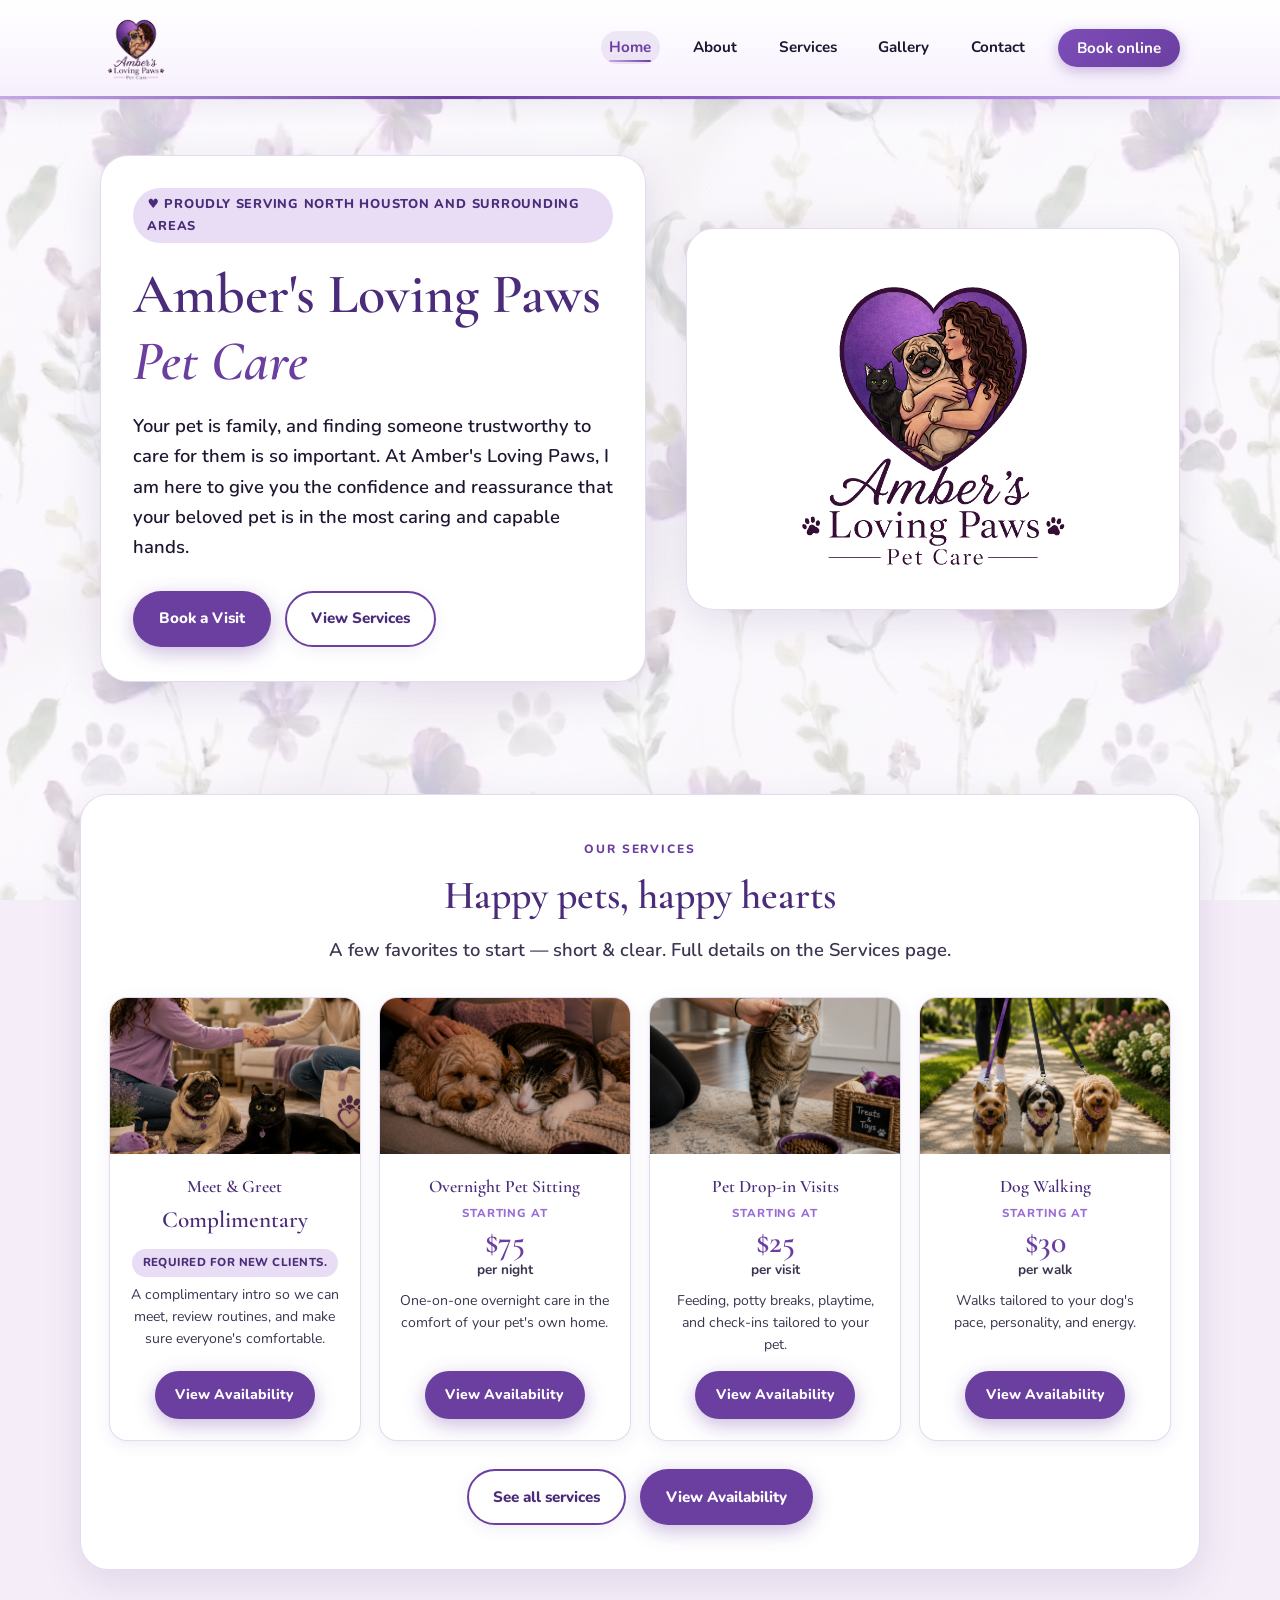
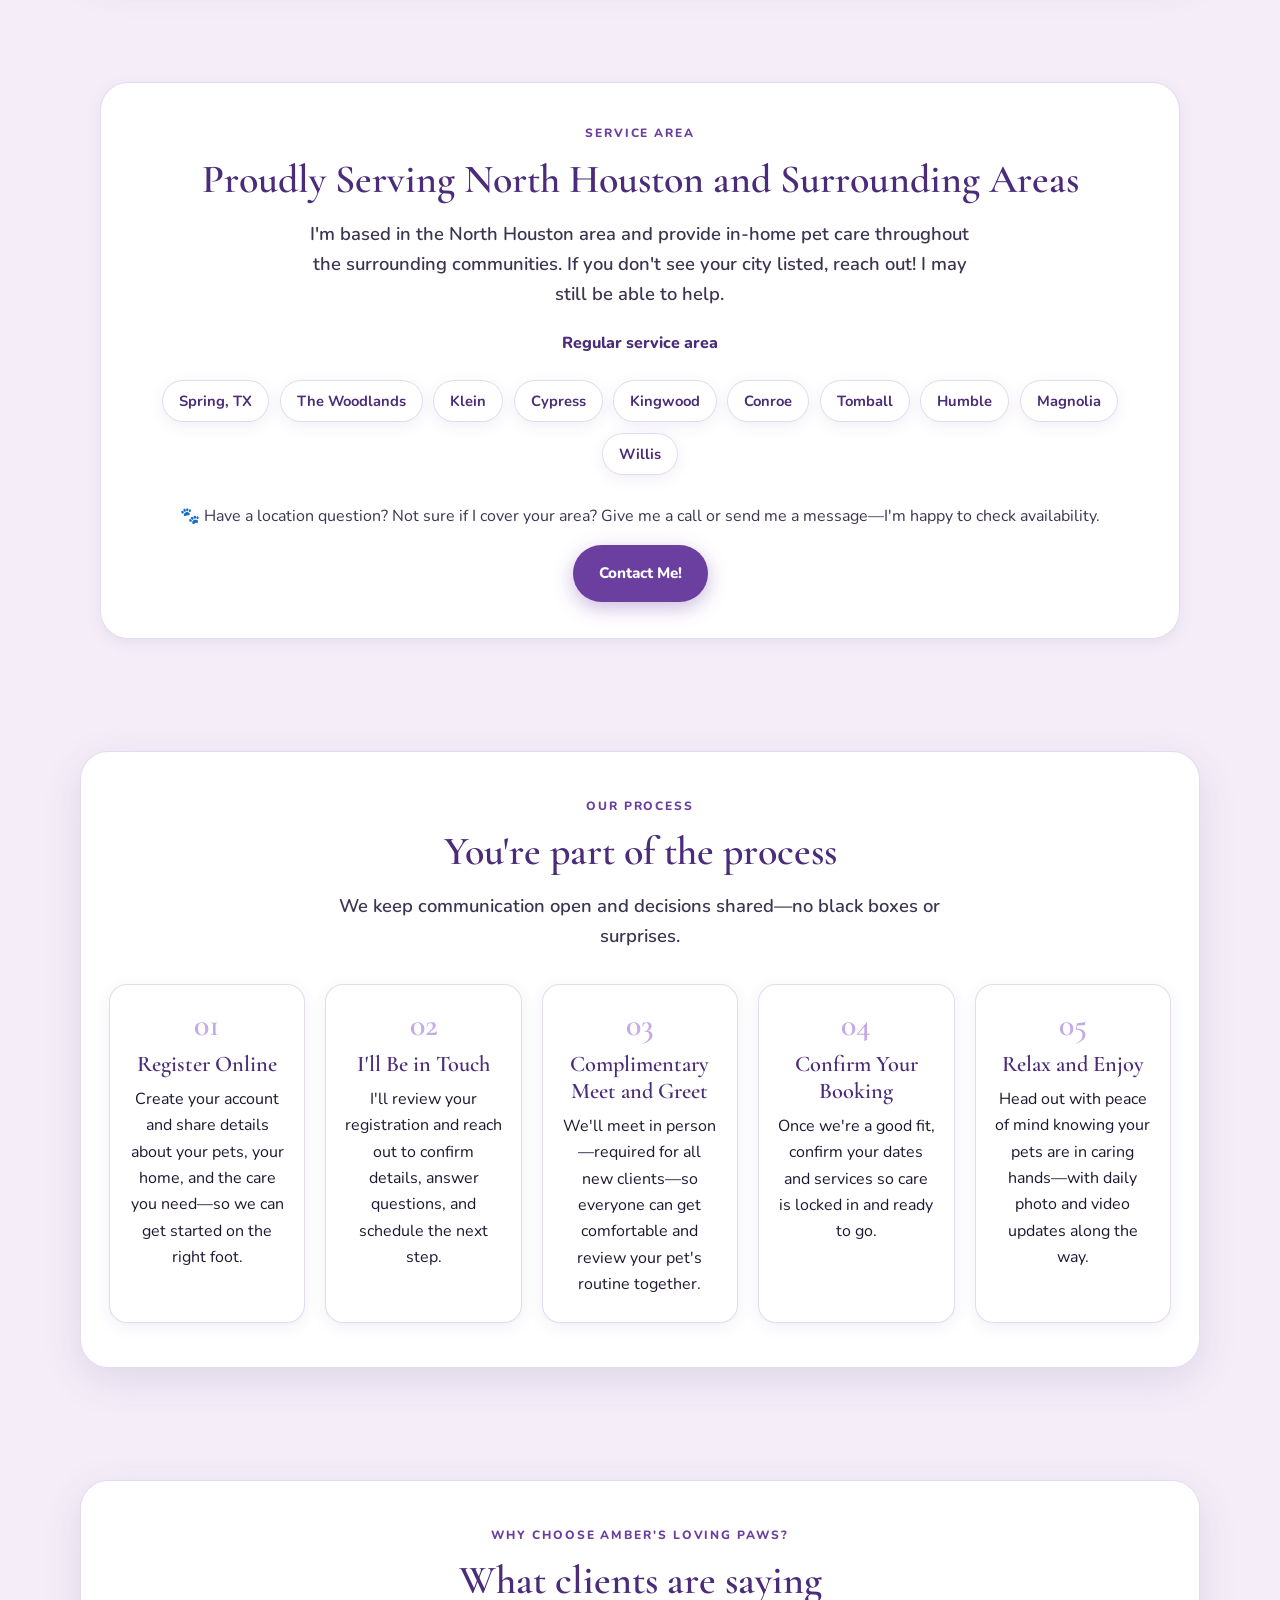
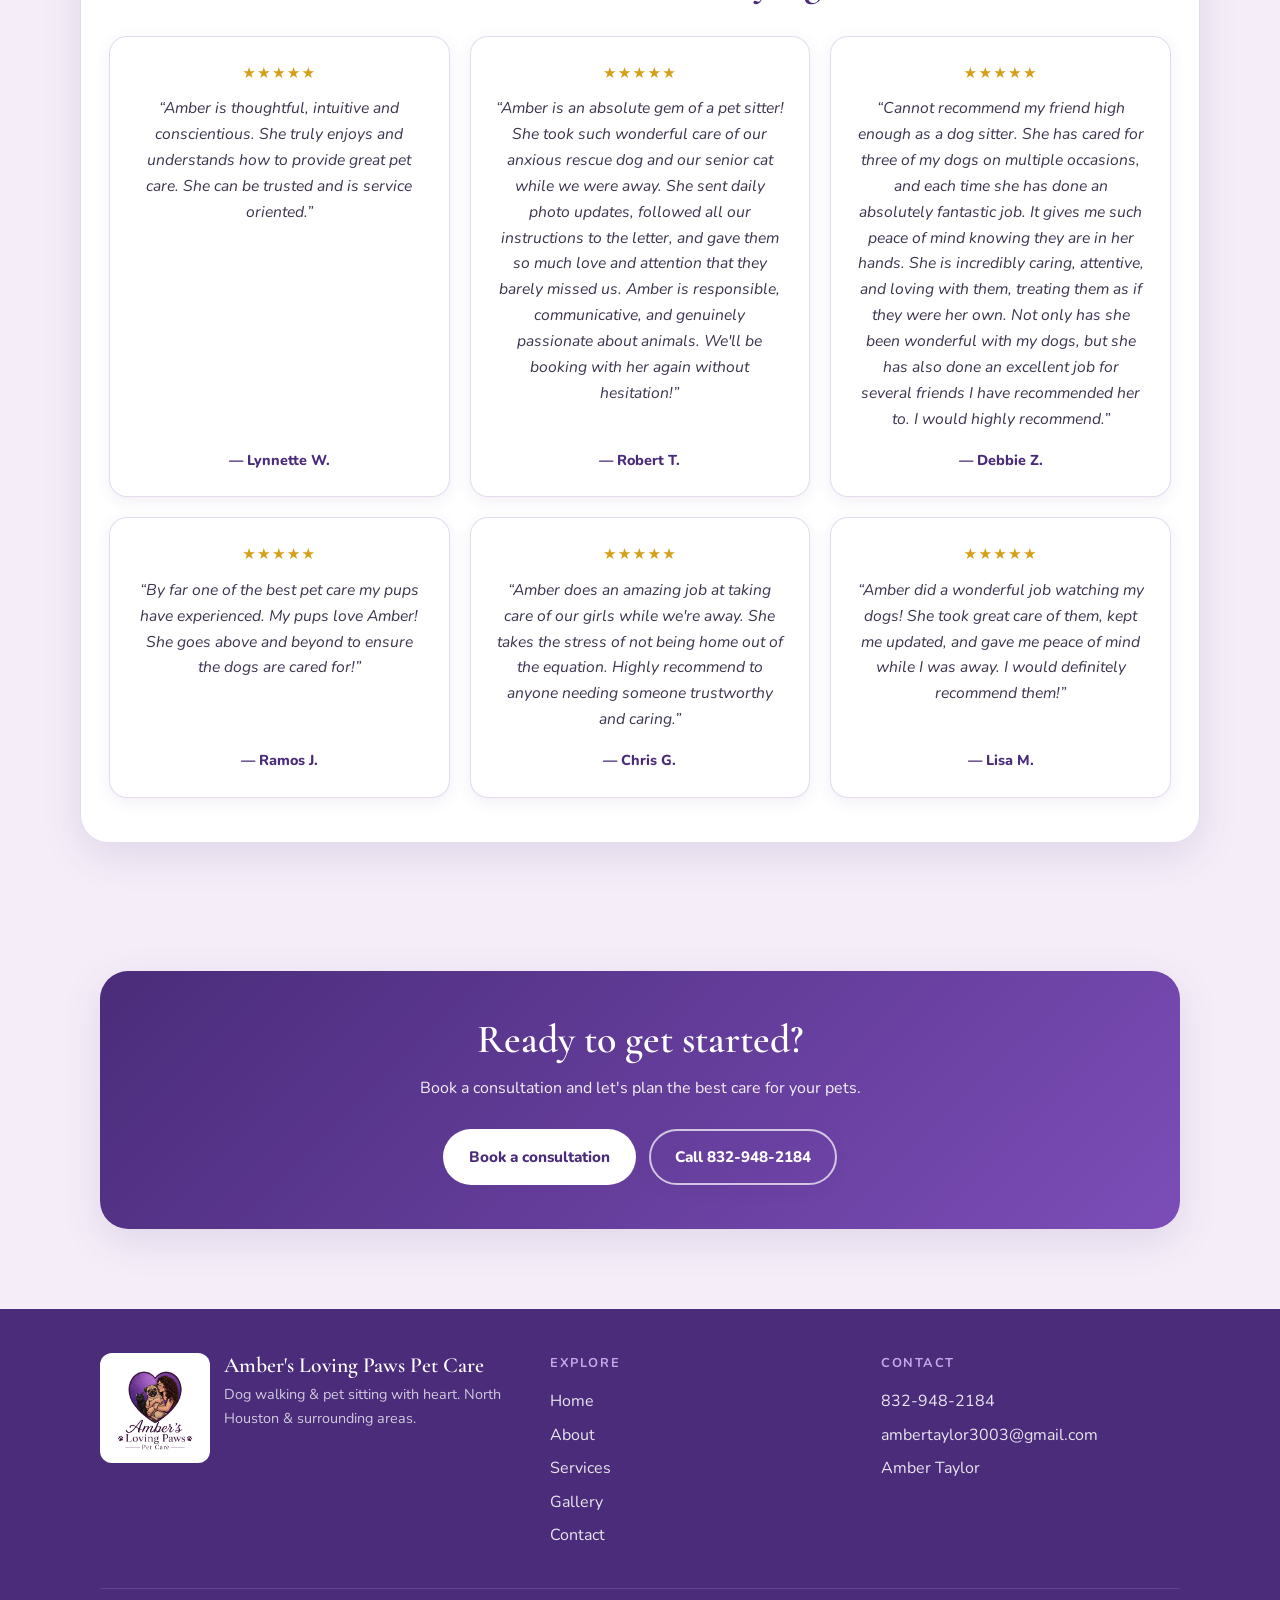
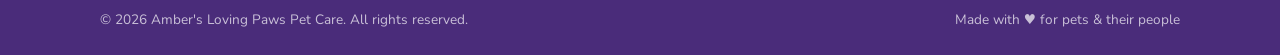
==== index.html @ 98b27b13 "move site to root" ====
<!DOCTYPE html>
<html lang="en">
  <head>
    <meta charset="UTF-8" />
    <meta name="viewport" content="width=device-width, initial-scale=1" />
    <title>Amber's Loving Paws Pet Care</title>
    <meta name="description" content="Trusted dog walking, pet sitting, and pet care in North Houston." />
    <link rel="preconnect" href="https://fonts.googleapis.com" />
    <link rel="preconnect" href="https://fonts.gstatic.com" crossorigin />
    <link href="https://fonts.googleapis.com/css2?family=Cormorant+Garamond:ital,wght@0,500;0,600;1,500&family=Nunito:wght@400;600;700;800&display=swap" rel="stylesheet" />
    <link rel="stylesheet" href="css/styles.css" />
    <link rel="icon" href="assets/logo-main.png" type="image/png" />
  </head>
  <body data-page="home">
    <div id="site-header"></div>
    <main id="page-root">
      <div class="container" style="padding:4rem 1rem;text-align:center">Loading…</div>
    </main>
    <div id="site-footer"></div>
    <script src="js/site-data.js"></script>
    <script src="js/site.js"></script>
  </body>
</html>
---- css/styles.css ----
/* Amber's Loving Paws — brand styles */
:root {
  --purple-deep: #4a2c7a;
  --purple: #6b3fa0;
  --purple-mid: #7c4db8;
  --purple-soft: #9b6dd4;
  --lilac: #c4a8e8;
  --lavender: #e8ddf5;
  --cream: #faf7fc;
  --white: #ffffff;
  --text: #1f1630;
  --text-muted: #3d3450;
  --border: rgba(107, 63, 160, 0.18);
  --shadow: 0 12px 40px rgba(74, 44, 122, 0.12);
  --shadow-sm: 0 4px 16px rgba(74, 44, 122, 0.08);
  --radius: 18px;
  --radius-lg: 28px;
  --font-display: "Cormorant Garamond", Georgia, serif;
  --font-body: "Nunito", system-ui, sans-serif;
  --max: 1120px;
  --header-h: 78px;
}

*,
*::before,
*::after {
  box-sizing: border-box;
  margin: 0;
  padding: 0;
}

html {
  scroll-behavior: smooth;
}

body {
  font-family: var(--font-body);
  color: var(--text);
  background-color: #f5eef8;
  background-image: url("../assets/floral-bg.jpg");
  background-size: cover;
  background-repeat: no-repeat;
  background-attachment: fixed;
  background-position: center center;
  line-height: 1.65;
  min-height: 100vh;
}

/* Strong white wash so purple type stays readable on floral */
body::before {
  content: "";
  position: fixed;
  inset: 0;
  background: rgba(255, 255, 255, 0.78);
  z-index: -1;
  pointer-events: none;
}

img {
  max-width: 100%;
  height: auto;
  display: block;
}

a {
  color: var(--purple);
  text-decoration: none;
  transition: color 0.2s ease;
}

a:hover {
  color: var(--purple-deep);
}

/* —— Header —— */
.site-header {
  position: sticky;
  top: 0;
  z-index: 100;
  background: linear-gradient(
    180deg,
    #ffffff 0%,
    #fbf7ff 55%,
    #f6effc 100%
  );
  border-bottom: none;
  box-shadow:
    0 1px 0 rgba(107, 63, 160, 0.08),
    0 8px 24px rgba(74, 44, 122, 0.07);
}

/* Soft purple accent line under header */
.site-header::after {
  content: "";
  display: block;
  height: 3px;
  background: linear-gradient(
    90deg,
    var(--lilac) 0%,
    var(--purple) 35%,
    var(--purple-soft) 65%,
    var(--lilac) 100%
  );
}

.header-inner {
  max-width: var(--max);
  margin: 0 auto;
  padding: 0.75rem 1.25rem;
  display: flex;
  align-items: center;
  justify-content: space-between;
  gap: 1rem;
  min-height: var(--header-h);
}

.logo-link {
  display: flex;
  align-items: center;
  gap: 0.75rem;
  color: var(--purple-deep);
  flex-shrink: 0;
}

.logo-link img,
.logo-header {
  width: auto;
  height: 72px;
  max-width: min(240px, 46vw);
  object-fit: contain;
  border-radius: 0;
  background: transparent;
  box-shadow: none;
}

.logo-text {
  display: none; /* full logo includes brand name */
}

.footer-brand img {
  width: auto !important;
  height: auto !important;
  max-width: 110px !important;
  max-height: 110px !important;
  border-radius: 12px !important;
  background: #ffffff !important;
  padding: 0.45rem !important;
  object-fit: contain;
}

.hero-card img {
  width: min(100%, 340px) !important;
  border-radius: 0 !important;
  background: transparent !important;
}

.logo-text strong {
  font-family: var(--font-display);
  font-size: 1.35rem;
  font-weight: 600;
  letter-spacing: 0.01em;
}

.logo-text span {
  font-size: 0.7rem;
  font-weight: 600;
  letter-spacing: 0.12em;
  text-transform: uppercase;
  color: var(--purple-soft);
}

.nav-toggle {
  display: none;
  background: none;
  border: 2px solid var(--purple);
  color: var(--purple);
  border-radius: 10px;
  padding: 0.4rem 0.65rem;
  font-size: 1.25rem;
  cursor: pointer;
  line-height: 1;
}

.nav-list {
  display: flex;
  align-items: center;
  gap: 0.25rem 1.5rem;
  list-style: none;
}

.nav-list a {
  font-weight: 700;
  font-size: 0.95rem;
  color: var(--text);
  padding: 0.4rem 0.55rem;
  position: relative;
  border-radius: 999px;
  transition: color 0.2s ease, background 0.2s ease;
}

.nav-list a:hover {
  color: var(--purple);
  background: rgba(107, 63, 160, 0.08);
}

.nav-list a.active {
  color: var(--purple);
  background: rgba(107, 63, 160, 0.1);
}

.nav-list a.active::after {
  content: "";
  position: absolute;
  left: 0.55rem;
  right: 0.55rem;
  bottom: 0.15rem;
  height: 2px;
  background: linear-gradient(90deg, var(--lilac), var(--purple));
  border-radius: 2px;
}

.nav-cta {
  background: linear-gradient(135deg, var(--purple-mid), var(--purple)) !important;
  color: var(--white) !important;
  padding: 0.55rem 1.2rem !important;
  border-radius: 999px;
  box-shadow: 0 4px 14px rgba(107, 63, 160, 0.35);
  transition: transform 0.15s ease, box-shadow 0.2s ease, background 0.2s ease !important;
}

.nav-cta:hover {
  background: linear-gradient(135deg, var(--purple), var(--purple-deep)) !important;
  color: var(--white) !important;
  transform: translateY(-1px);
  box-shadow: 0 6px 18px rgba(107, 63, 160, 0.4);
}

.nav-cta::after {
  display: none !important;
}

/* —— Layout —— */
main {
  overflow-x: hidden;
}

.container {
  max-width: var(--max);
  margin: 0 auto;
  padding: 0 1.25rem;
}

.section {
  padding: 4rem 0;
}

.section-tight {
  padding: 3rem 0;
}

.section-label {
  display: inline-block;
  font-size: 0.75rem;
  font-weight: 800;
  letter-spacing: 0.16em;
  text-transform: uppercase;
  color: var(--purple);
  margin-bottom: 0.65rem;
}

h1,
h2,
h3 {
  font-family: var(--font-display);
  font-weight: 600;
  line-height: 1.2;
  color: var(--purple-deep);
}

h1 {
  font-size: clamp(2.25rem, 5vw, 3.5rem);
}

h2 {
  font-size: clamp(1.85rem, 3.5vw, 2.5rem);
  margin-bottom: 1rem;
}

h3 {
  font-size: 1.4rem;
  margin-bottom: 0.5rem;
}

.lead {
  font-size: 1.15rem;
  color: var(--text-muted);
  max-width: 36em;
  font-weight: 600;
}

/* Solid white panels for any free-floating text */
.section > .container.text-center {
  background: #ffffff;
  border: 1px solid var(--border);
  border-radius: var(--radius-lg);
  padding: 2.5rem 1.75rem 2.75rem;
  box-shadow: var(--shadow);
}

.page-hero .container {
  background: #ffffff;
  border: 1px solid var(--border);
  border-radius: var(--radius-lg);
  padding: 2.25rem 1.75rem;
  box-shadow: var(--shadow);
  max-width: 820px;
}

.text-center {
  text-align: center;
}

.text-center .lead {
  margin-left: auto;
  margin-right: auto;
}

/* —— Buttons —— */
.btn {
  display: inline-flex;
  align-items: center;
  justify-content: center;
  gap: 0.45rem;
  font-family: var(--font-body);
  font-weight: 800;
  font-size: 0.95rem;
  padding: 0.85rem 1.5rem;
  border-radius: 999px;
  border: 2px solid transparent;
  cursor: pointer;
  transition: transform 0.15s ease, box-shadow 0.2s ease, background 0.2s ease;
  text-decoration: none;
}

.btn:hover {
  transform: translateY(-2px);
}

.btn-primary {
  background: var(--purple);
  color: var(--white);
  box-shadow: 0 6px 20px rgba(107, 63, 160, 0.35);
}

.btn-primary:hover {
  background: var(--purple-deep);
  color: var(--white);
}

.btn-secondary {
  background: #ffffff;
  color: var(--purple-deep);
  border-color: var(--purple);
  box-shadow: var(--shadow-sm);
}

.btn-secondary:hover {
  background: var(--lavender);
  color: var(--purple-deep);
}

.btn-row {
  display: flex;
  flex-wrap: wrap;
  gap: 0.85rem;
  margin-top: 1.75rem;
}

/* —— Hero —— */
.hero {
  padding: 3.5rem 0 4rem;
}

.hero-grid {
  display: grid;
  grid-template-columns: 1.05fr 0.95fr;
  gap: 2.5rem;
  align-items: center;
}

.hero-copy {
  background: #ffffff;
  border: 1px solid var(--border);
  border-radius: var(--radius-lg);
  padding: 2rem 2rem 2.15rem;
  box-shadow: var(--shadow);
}

.hero-badge {
  display: inline-flex;
  align-items: center;
  gap: 0.4rem;
  background: var(--lavender);
  color: var(--purple-deep);
  font-size: 0.8rem;
  font-weight: 800;
  letter-spacing: 0.06em;
  text-transform: uppercase;
  padding: 0.4rem 0.9rem;
  border-radius: 999px;
  margin-bottom: 1.1rem;
}

.hero h1 {
  margin-bottom: 1rem;
  color: var(--purple-deep);
}

.hero h1 em {
  font-style: italic;
  color: var(--purple);
}

.hero-copy .lead {
  color: var(--text);
}

.hero-card {
  background: #ffffff;
  border: 1px solid var(--border);
  border-radius: var(--radius-lg);
  padding: 1.25rem;
  box-shadow: var(--shadow);
  text-align: center;
}

.hero-card img {
  width: min(100%, 340px);
  margin: 0 auto;
  border-radius: 0;
  background: transparent;
}

.hero-card p {
  margin-top: 1rem;
  font-family: var(--font-display);
  font-size: 1.25rem;
  color: var(--purple);
  font-weight: 600;
}

/* —— Cards / grid —— */
.card-grid {
  display: grid;
  grid-template-columns: repeat(3, 1fr);
  gap: 1.5rem;
  margin-top: 2.25rem;
}

.card {
  background: #ffffff;
  border: 1px solid var(--border);
  border-radius: var(--radius);
  padding: 1.75rem 1.5rem;
  box-shadow: var(--shadow-sm);
  transition: transform 0.2s ease, box-shadow 0.2s ease;
}

.card:hover {
  transform: translateY(-4px);
  box-shadow: var(--shadow);
}

.card-icon {
  width: 52px;
  height: 52px;
  border-radius: 14px;
  background: var(--lavender);
  color: var(--purple);
  display: flex;
  align-items: center;
  justify-content: center;
  font-size: 1.5rem;
  margin-bottom: 1rem;
}

.card p {
  color: var(--text-muted);
  font-size: 0.98rem;
}

/* —— About band —— */
.split {
  display: grid;
  grid-template-columns: 1fr 1fr;
  gap: 2.5rem;
  align-items: center;
}

.split-visual {
  background: #ffffff;
  border-radius: var(--radius-lg);
  border: 1px solid var(--border);
  padding: 1.5rem;
  box-shadow: var(--shadow);
  text-align: center;
}

.split-visual img {
  max-width: 320px;
  margin: 0 auto;
}

.about-split {
  align-items: start;
}

.about-visual {
  padding: 0.75rem;
  overflow: hidden;
  position: sticky;
  top: 1.25rem;
}

.about-visual img {
  max-width: 100%;
  width: 100%;
  height: auto;
  display: block;
  border-radius: calc(var(--radius-lg) - 4px);
  object-fit: cover;
  aspect-ratio: 3 / 4;
}

.about-photo-wrap {
  display: none;
  margin: 0 0 1.25rem;
  border-radius: var(--radius-lg);
  overflow: hidden;
  border: 1px solid var(--border);
  box-shadow: var(--shadow-sm);
}

.about-photo {
  display: block;
  width: 100%;
  max-width: 420px;
  margin: 0 auto;
  height: auto;
  object-fit: cover;
  aspect-ratio: 3 / 4;
}

@media (max-width: 900px) {
  .about-visual {
    display: none;
    position: static;
  }

  .about-photo-wrap {
    display: block;
  }
}

.split-content {
  background: #ffffff;
  border: 1px solid var(--border);
  border-radius: var(--radius-lg);
  padding: 1.75rem 1.75rem 2rem;
  box-shadow: var(--shadow);
}

.split-content .lead {
  margin-bottom: 1.25rem;
  color: var(--text);
  font-weight: 600;
}

.about-story {
  margin: 0 0 1.25rem;
}

.about-story-p {
  margin: 0 0 1rem;
  color: var(--text-muted);
  line-height: 1.7;
}

.about-signoff {
  margin: 1.25rem 0 0.35rem;
  color: var(--text);
  font-weight: 600;
  line-height: 1.6;
}

.about-signature {
  margin: 0;
  font-family: var(--font-display);
  font-size: 1.35rem;
  font-style: italic;
  color: var(--purple);
}

.checklist {
  list-style: none;
  margin: 1.25rem 0 0;
}

.checklist li {
  position: relative;
  padding-left: 1.75rem;
  margin-bottom: 0.65rem;
  color: var(--text-muted);
}

.checklist li::before {
  content: "♥";
  position: absolute;
  left: 0;
  color: var(--purple);
  font-size: 0.85rem;
}

/* —— Services detail —— */
.service-list {
  display: grid;
  gap: 1.25rem;
  margin-top: 2rem;
}

.service-item {
  display: grid;
  grid-template-columns: auto 1fr auto;
  gap: 1.25rem;
  align-items: start;
  background: #ffffff;
  border: 1px solid var(--border);
  border-radius: var(--radius);
  padding: 1.5rem;
  box-shadow: var(--shadow-sm);
}

.service-item .num {
  width: 42px;
  height: 42px;
  border-radius: 50%;
  background: var(--purple);
  color: white;
  font-weight: 800;
  display: flex;
  align-items: center;
  justify-content: center;
  flex-shrink: 0;
}

.service-item p {
  color: var(--text-muted);
  margin-top: 0.25rem;
}

.service-tag {
  font-size: 0.75rem;
  font-weight: 800;
  text-transform: uppercase;
  letter-spacing: 0.08em;
  color: var(--purple);
  background: var(--lavender);
  padding: 0.35rem 0.7rem;
  border-radius: 999px;
  white-space: nowrap;
}

/* —— CTA band —— */
.cta-band {
  margin: 1rem 0 0;
  background: linear-gradient(135deg, var(--purple-deep), var(--purple-mid));
  color: white;
  border-radius: var(--radius-lg);
  padding: 2.75rem 2rem;
  text-align: center;
  box-shadow: var(--shadow);
}

.cta-band h2 {
  color: white;
  margin-bottom: 0.75rem;
}

.cta-band p {
  opacity: 0.92;
  max-width: 32em;
  margin: 0 auto 1.5rem;
}

.cta-band .btn-primary {
  background: white;
  color: var(--purple-deep);
  box-shadow: none;
}

.cta-band .btn-primary:hover {
  background: var(--lavender);
  color: var(--purple-deep);
}

.cta-band .btn-secondary {
  background: transparent;
  color: white;
  border-color: rgba(255, 255, 255, 0.7);
}

.cta-band .btn-secondary:hover {
  background: rgba(255, 255, 255, 0.12);
  color: white;
}

.cta-band .btn-row {
  justify-content: center;
}

/* —— Contact —— */
.contact-grid {
  display: grid;
  grid-template-columns: 1fr 1.1fr;
  gap: 2rem;
  margin-top: 2rem;
}

.contact-card {
  background: #ffffff;
  border: 1px solid var(--border);
  border-radius: var(--radius);
  padding: 1.75rem;
  box-shadow: var(--shadow-sm);
}

.contact-card h3 {
  margin-bottom: 1rem;
}

.contact-line {
  display: flex;
  gap: 0.85rem;
  align-items: flex-start;
  margin-bottom: 1.15rem;
}

.contact-line .icon {
  width: 40px;
  height: 40px;
  border-radius: 12px;
  background: var(--lavender);
  display: flex;
  align-items: center;
  justify-content: center;
  flex-shrink: 0;
  font-size: 1.1rem;
}

.contact-line strong {
  display: block;
  font-size: 0.8rem;
  text-transform: uppercase;
  letter-spacing: 0.08em;
  color: var(--purple);
  margin-bottom: 0.15rem;
}

.contact-line a,
.contact-line span {
  color: var(--text);
  font-weight: 600;
  word-break: break-word;
}

.contact-form label {
  display: block;
  font-weight: 700;
  font-size: 0.9rem;
  margin-bottom: 0.35rem;
  color: var(--purple-deep);
}

.contact-form .field {
  margin-bottom: 1rem;
}

.contact-form input,
.contact-form select,
.contact-form textarea {
  width: 100%;
  font-family: var(--font-body);
  font-size: 1rem;
  padding: 0.75rem 0.9rem;
  border: 1.5px solid var(--border);
  border-radius: 12px;
  background: var(--white);
  color: var(--text);
  transition: border-color 0.2s ease, box-shadow 0.2s ease;
}

.contact-form input:focus,
.contact-form select:focus,
.contact-form textarea:focus {
  outline: none;
  border-color: var(--purple);
  box-shadow: 0 0 0 3px rgba(107, 63, 160, 0.15);
}

.contact-form textarea {
  min-height: 130px;
  resize: vertical;
}

.form-note {
  font-size: 0.85rem;
  color: var(--text-muted);
  margin-top: 0.75rem;
}

.form-success {
  display: none;
  background: var(--lavender);
  border: 1px solid var(--border);
  border-radius: 12px;
  padding: 1rem;
  margin-top: 1rem;
  color: var(--purple-deep);
  font-weight: 600;
}

.form-success.show {
  display: block;
}

/* —— Page hero (inner pages) —— */
.page-hero {
  padding: 3rem 0 2rem;
  text-align: center;
}

.page-hero .lead {
  margin-top: 0.75rem;
}

/* —— Footer —— */
.site-footer {
  margin-top: 2rem;
  background: var(--purple-deep);
  color: rgba(255, 255, 255, 0.88);
  padding: 2.75rem 0 1.5rem;
}

.footer-grid {
  display: grid;
  grid-template-columns: 1.4fr 1fr 1fr;
  gap: 2rem;
  margin-bottom: 2rem;
}

.footer-brand {
  display: flex;
  gap: 0.85rem;
  align-items: flex-start;
}

.footer-brand img {
  width: auto;
  height: auto;
  max-width: 110px;
  max-height: 110px;
  border-radius: 12px;
  background: #ffffff;
  padding: 0.45rem;
  object-fit: contain;
}

.footer-brand h3 {
  color: white;
  font-size: 1.35rem;
  margin-bottom: 0.25rem;
}

.footer-brand p {
  font-size: 0.9rem;
  opacity: 0.85;
}

.site-footer h4 {
  font-family: var(--font-body);
  font-size: 0.8rem;
  text-transform: uppercase;
  letter-spacing: 0.12em;
  margin-bottom: 0.85rem;
  color: var(--lilac);
}

.site-footer ul {
  list-style: none;
}

.site-footer li {
  margin-bottom: 0.45rem;
}

.site-footer a {
  color: rgba(255, 255, 255, 0.88);
}

.site-footer a:hover {
  color: white;
}

.footer-bottom {
  border-top: 1px solid rgba(255, 255, 255, 0.15);
  padding-top: 1.25rem;
  display: flex;
  flex-wrap: wrap;
  justify-content: space-between;
  gap: 0.75rem;
  font-size: 0.85rem;
  opacity: 0.8;
}

/* —— Responsive —— */
@media (max-width: 900px) {
  .hero-grid,
  .split,
  .contact-grid,
  .footer-grid {
    grid-template-columns: 1fr;
  }

  .card-grid {
    grid-template-columns: 1fr;
  }

  .service-item {
    grid-template-columns: auto 1fr;
  }

  .service-tag {
    grid-column: 2;
  }

  .nav-toggle {
    display: block;
  }

  .nav-list {
    display: none;
    position: absolute;
    top: 100%;
    left: 0;
    right: 0;
    background: white;
    flex-direction: column;
    align-items: stretch;
    padding: 1rem 1.25rem 1.25rem;
    border-bottom: 1px solid var(--border);
    box-shadow: var(--shadow);
    gap: 0.25rem;
  }

  .nav-list.open {
    display: flex;
  }

  .nav-list a {
    padding: 0.75rem 0.5rem;
  }

  .nav-cta {
    text-align: center;
    margin-top: 0.35rem;
  }

  .site-header {
    position: sticky;
  }

  .header-inner {
    position: relative;
  }
}

@media (max-width: 520px) {
  .btn-row {
    flex-direction: column;
  }

  .btn {
    width: 100%;
  }

  .logo-text strong {
    font-size: 1.1rem;
  }
}

/* —— Pricing grid —— */
.price-grid {
  display: grid;
  grid-template-columns: repeat(auto-fill, minmax(240px, 1fr));
  gap: 1.25rem;
  margin-top: 2rem;
}

.price-grid-featured {
  grid-template-columns: repeat(4, 1fr);
  gap: 1.15rem;
}

@media (max-width: 1000px) {
  .price-grid-featured {
    grid-template-columns: repeat(2, 1fr);
  }
}

@media (max-width: 560px) {
  .price-grid-featured {
    grid-template-columns: 1fr;
  }
}

.price-card {
  background: #ffffff;
  border: 1px solid var(--border);
  border-radius: var(--radius);
  padding: 0 0 1.35rem;
  overflow: hidden;
  box-shadow: var(--shadow-sm);
  text-align: center;
  display: flex;
  flex-direction: column;
  gap: 0.45rem;
  transition: transform 0.2s ease, box-shadow 0.2s ease;
}

.price-card .service-photo {
  width: 100%;
  aspect-ratio: 4 / 3;
  object-fit: cover;
  display: block;
  background: var(--lavender);
}

.price-card-compact .service-photo {
  aspect-ratio: 16 / 10;
}

.price-card .emoji {
  display: none;
}

.price-card h3,
.price-card .price-block,
.price-card p,
.price-card .btn,
.price-card .service-chip {
  margin-left: 1.15rem;
  margin-right: 1.15rem;
}

.price-card:hover {
  transform: translateY(-4px);
  box-shadow: var(--shadow);
}

.price-card h3 {
  font-size: 1.2rem;
  margin: 0.95rem 1.15rem 0;
}

.price-card-compact h3 {
  font-size: 1.1rem;
}

/* Stacked price hierarchy: note → amount → unit */
.price-block {
  display: flex;
  flex-direction: column;
  align-items: center;
  gap: 0.1rem;
  margin: 0.15rem 1.15rem 0.25rem;
  line-height: 1.2;
}

.price-prefix {
  font-family: var(--font-body);
  font-size: 0.72rem;
  font-weight: 800;
  letter-spacing: 0.08em;
  text-transform: uppercase;
  color: var(--purple-soft);
}

.price-amount {
  font-family: var(--font-display);
  font-size: 2rem;
  font-weight: 600;
  color: var(--purple);
}

.price-block-solo .price-amount {
  font-size: 1.45rem;
  color: var(--purple-deep);
}

.price-unit {
  font-family: var(--font-body);
  font-size: 0.85rem;
  font-weight: 700;
  color: var(--text-muted);
}

.service-chip {
  display: inline-block;
  align-self: center;
  background: var(--lavender);
  color: var(--purple-deep);
  font-size: 0.72rem;
  font-weight: 800;
  letter-spacing: 0.04em;
  text-transform: uppercase;
  padding: 0.3rem 0.65rem;
  border-radius: 999px;
  margin-top: 0.15rem;
}

.price-card p {
  color: var(--text-muted);
  font-size: 0.9rem;
  flex-grow: 1;
  line-height: 1.55;
}

.price-card-compact p {
  font-size: 0.88rem;
  display: -webkit-box;
  -webkit-line-clamp: 3;
  -webkit-box-orient: vertical;
  overflow: hidden;
}

.price-card .btn {
  margin-top: 0.5rem;
  align-self: center;
}

.price-card-compact .btn {
  padding: 0.65rem 1.15rem;
  font-size: 0.88rem;
}

.price-card-detail p {
  font-size: 0.95rem;
  text-align: left;
}

/* �� Locations �� */
.city-grid {
  display: flex;
  flex-wrap: wrap;
  gap: 0.65rem;
  margin-top: 1.5rem;
  justify-content: center;
}

.city-chip {
  background: var(--white);
  border: 1.5px solid var(--border);
  color: var(--purple-deep);
  font-weight: 700;
  font-size: 0.92rem;
  padding: 0.5rem 1rem;
  border-radius: 999px;
  box-shadow: var(--shadow-sm);
}

.area-banner {
  background: #ffffff;
  border: 1px solid var(--border);
  border-radius: var(--radius-lg);
  padding: 2.25rem 1.75rem;
  box-shadow: var(--shadow-sm);
  text-align: center;
}

/* �� Process �� */
.process-grid {
  display: grid;
  grid-template-columns: repeat(5, 1fr);
  gap: 1.25rem;
  margin-top: 2rem;
}

.process-step {
  background: #ffffff;
  border: 1px solid var(--border);
  border-radius: var(--radius);
  padding: 1.5rem 1.15rem;
  box-shadow: var(--shadow-sm);
  position: relative;
}

.process-step .step-num {
  font-family: var(--font-display);
  font-size: 2rem;
  font-weight: 600;
  color: var(--lilac);
  line-height: 1;
  margin-bottom: 0.65rem;
}

/* �� Testimonials �� */
.review-grid {
  display: grid;
  grid-template-columns: repeat(3, 1fr);
  gap: 1.25rem;
  margin-top: 2rem;
}

.review-card {
  background: #ffffff;
  border: 1px solid var(--border);
  border-radius: var(--radius);
  padding: 1.5rem;
  box-shadow: var(--shadow-sm);
  display: flex;
  flex-direction: column;
}

.review-card blockquote {
  font-size: 0.98rem;
  color: var(--text-muted);
  font-style: italic;
  flex-grow: 1;
  margin-bottom: 1rem;
  quotes: none;
}

.review-card cite {
  font-style: normal;
  font-weight: 800;
  color: var(--purple-deep);
  font-size: 0.9rem;
}

.review-card .stars {
  color: #d4a017;
  letter-spacing: 0.08em;
  margin-bottom: 0.65rem;
  font-size: 0.95rem;
}

/* �� Gallery placeholders �� */
.gallery-grid {
  display: grid;
  grid-template-columns: repeat(3, 1fr);
  gap: 1rem;
  margin-top: 2rem;
}

.gallery-tile {
  aspect-ratio: 1;
  border-radius: var(--radius);
  background: linear-gradient(145deg, var(--lavender), var(--white));
  border: 1px solid var(--border);
  display: flex;
  align-items: center;
  justify-content: center;
  color: var(--purple);
  font-weight: 700;
  text-align: center;
  padding: 1rem;
  box-shadow: var(--shadow-sm);
  overflow: hidden;
}

.gallery-tile-photo {
  padding: 0;
  background: #ffffff;
}

.gallery-tile-photo img {
  width: 100%;
  height: 100%;
  object-fit: cover;
  display: block;
}

.blog-list {
  display: grid;
  gap: 1.25rem;
  margin-top: 2rem;
  max-width: 720px;
  margin-left: auto;
  margin-right: auto;
}

.blog-card {
  background: #ffffff;
  border: 1px solid var(--border);
  border-radius: var(--radius);
  padding: 1.5rem;
  box-shadow: var(--shadow-sm);
}

.blog-card .meta {
  font-size: 0.8rem;
  font-weight: 700;
  letter-spacing: 0.08em;
  text-transform: uppercase;
  color: var(--purple-soft);
  margin-bottom: 0.4rem;
}

@media (max-width: 900px) {
  .process-grid,
  .review-grid,
  .gallery-grid {
    grid-template-columns: 1fr;
  }
}

@media (min-width: 601px) and (max-width: 900px) {
  .review-grid,
  .gallery-grid {
    grid-template-columns: 1fr 1fr;
  }
  .process-grid {
    grid-template-columns: 1fr 1fr;
  }
}

@media (min-width: 901px) and (max-width: 1100px) {
  .process-grid {
    grid-template-columns: repeat(3, 1fr);
  }
}
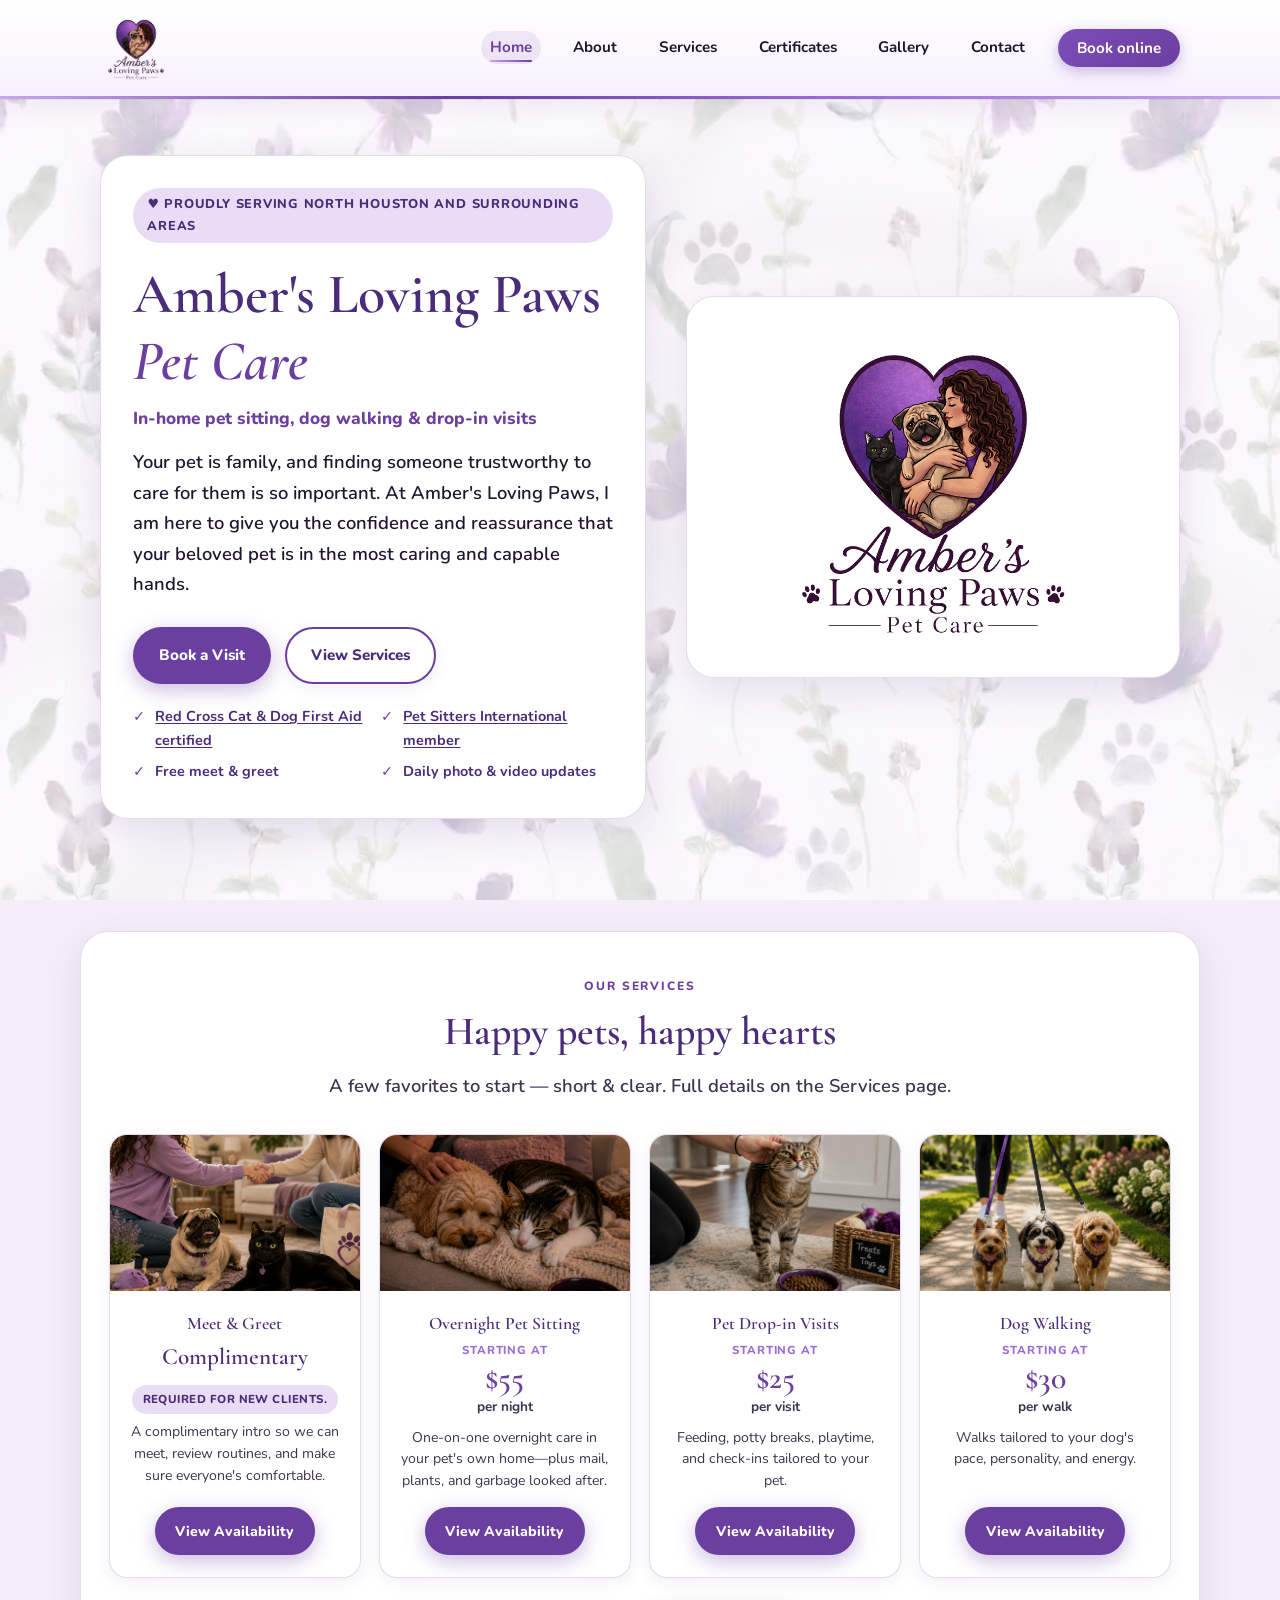
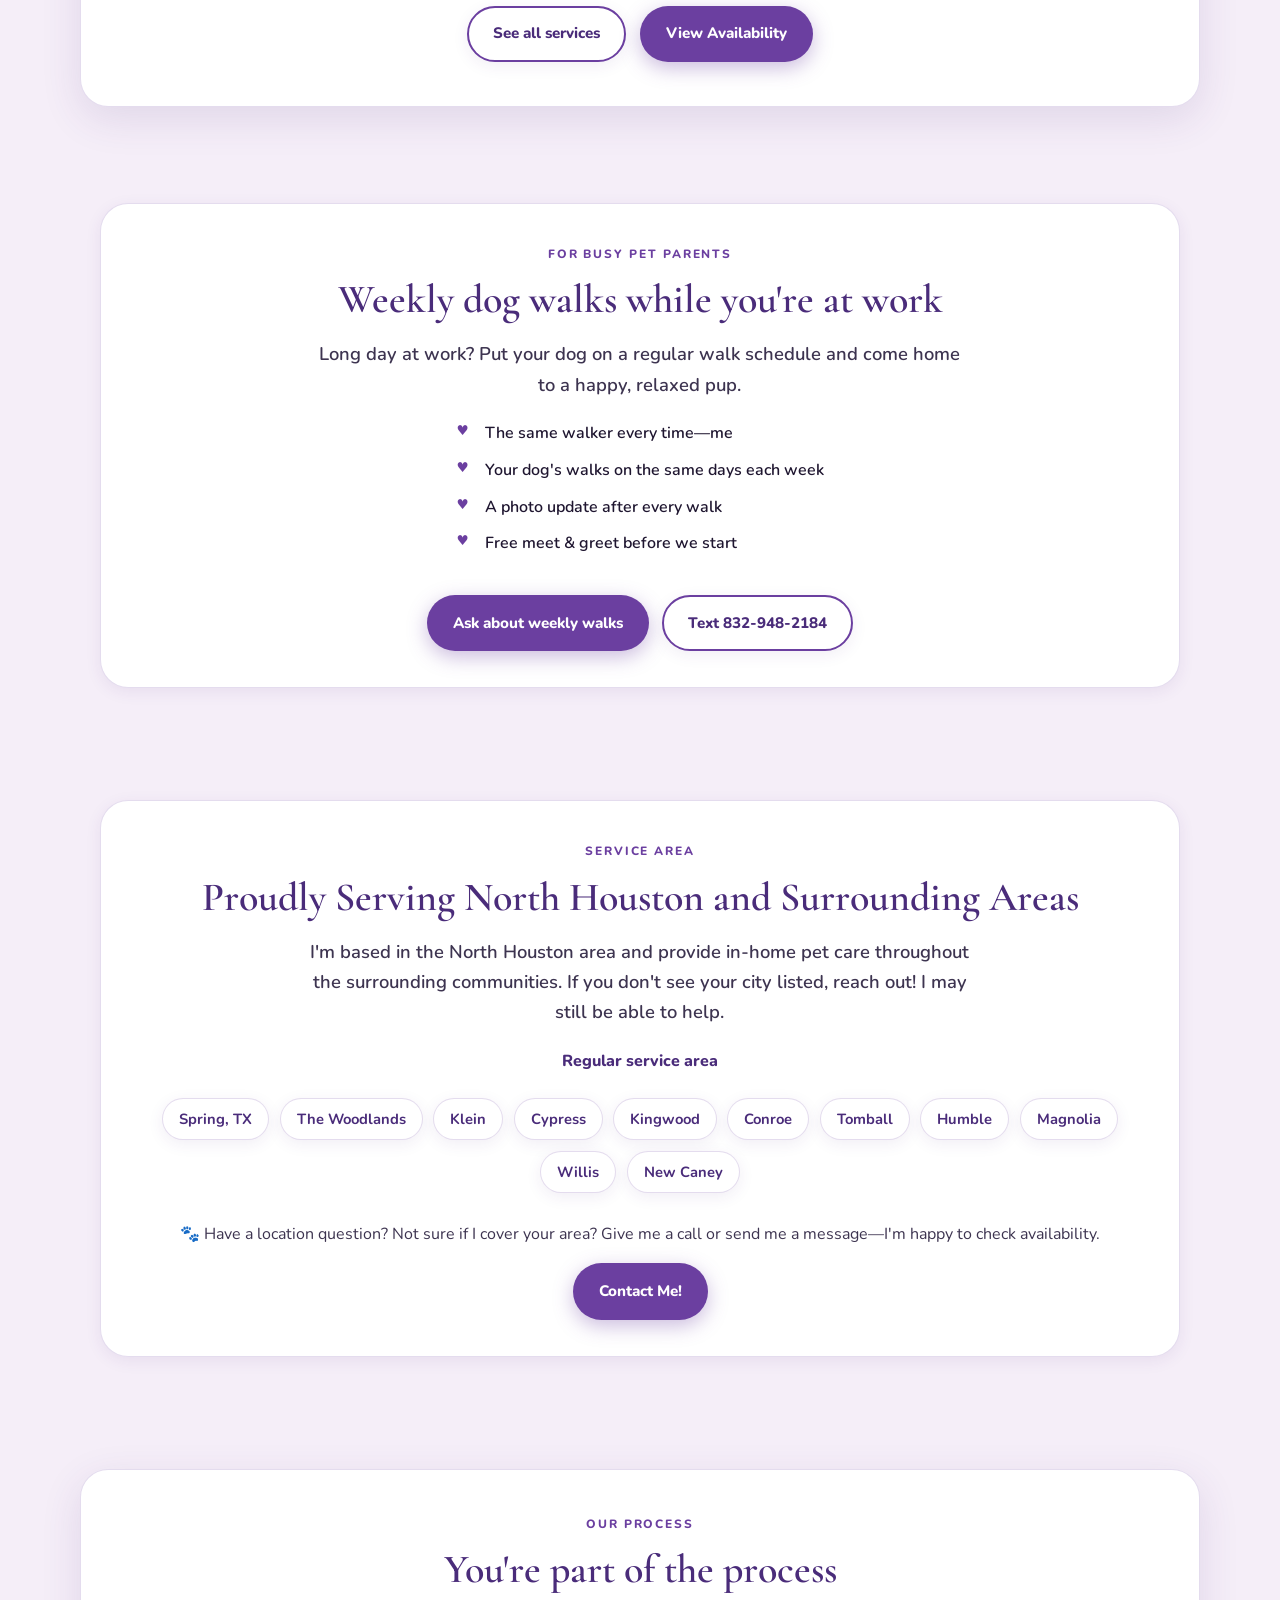
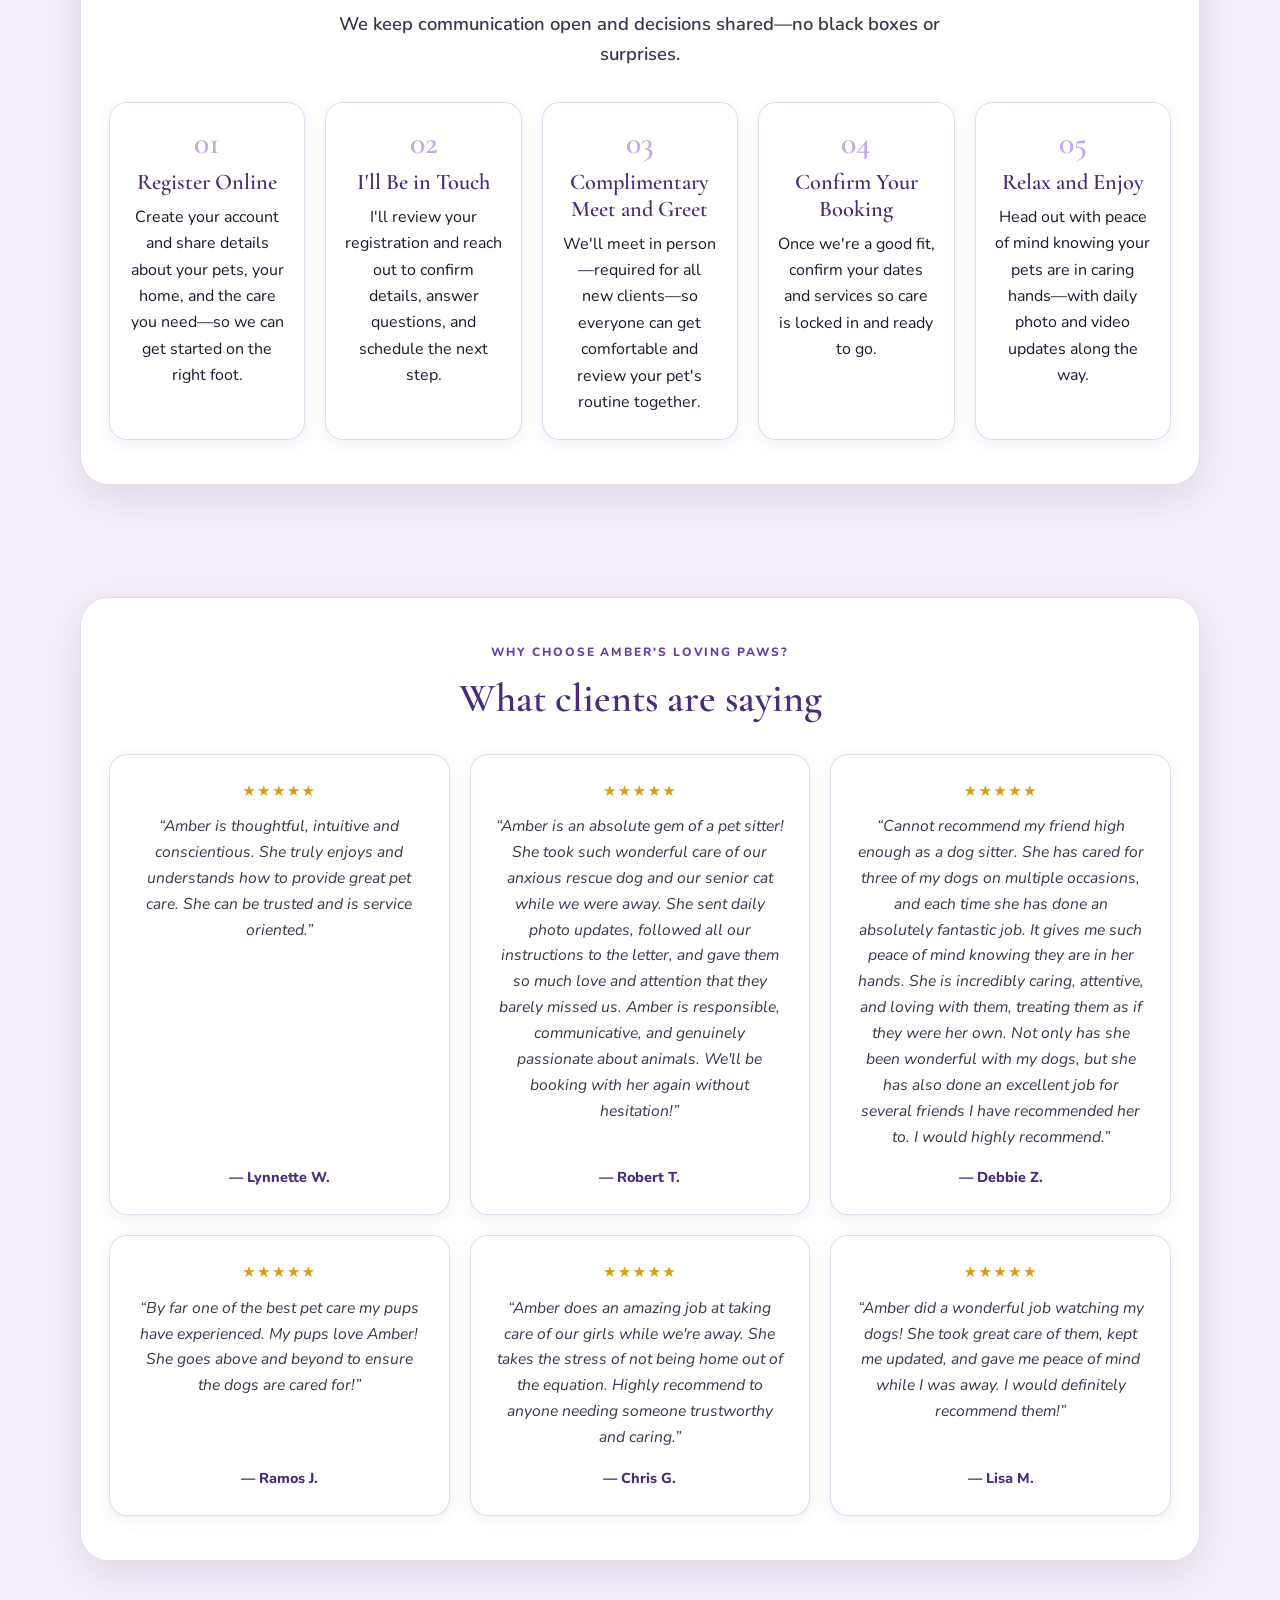
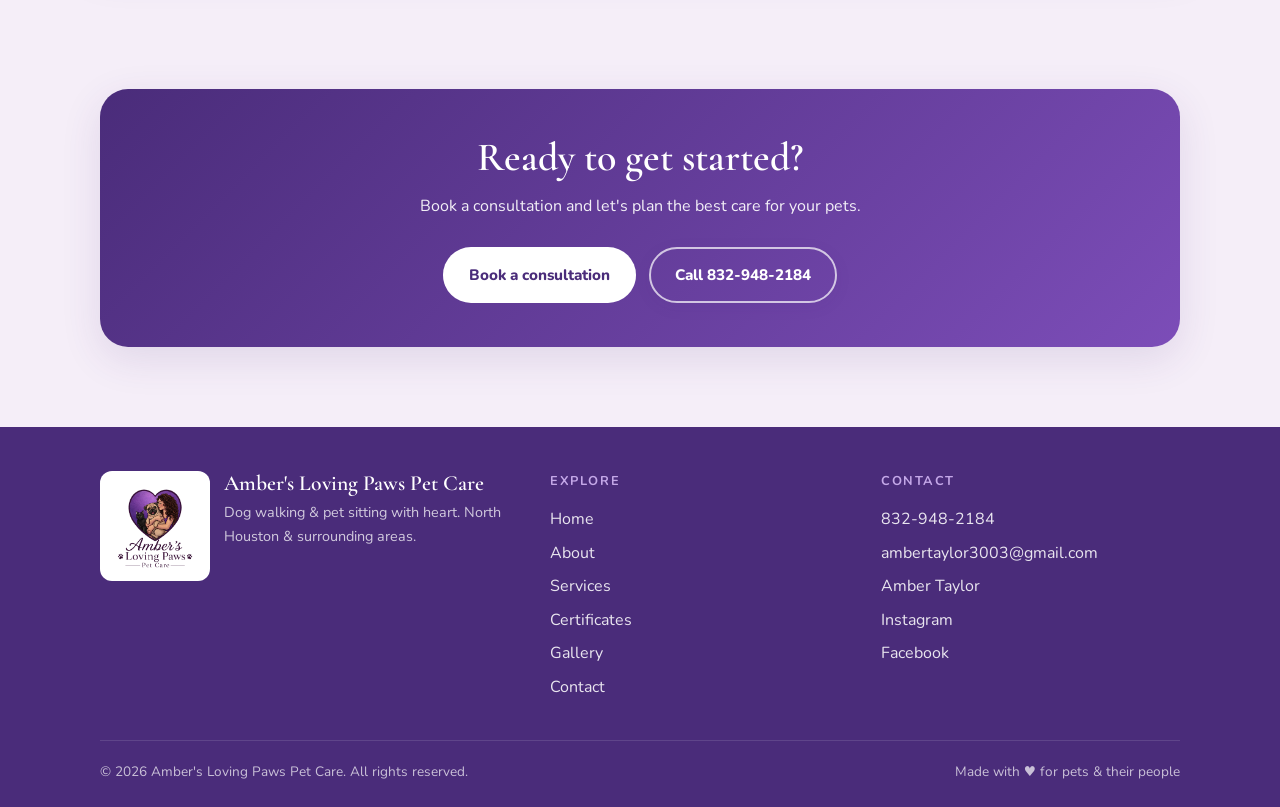
==== commit 7dd0fa6a: "Homepage offer, trust points, weekly walks section, link previews - Hero: one-line offer and four tr" ====
--- a/index.html
+++ b/index.html
@@ -3,8 +3,45 @@
   <head>
     <meta charset="UTF-8" />
     <meta name="viewport" content="width=device-width, initial-scale=1" />
-    <title>Amber's Loving Paws Pet Care</title>
-    <meta name="description" content="Trusted dog walking, pet sitting, and pet care in North Houston." />
+    <title>Pet Sitting &amp; Dog Walking in Spring, TX | Amber's Loving Paws</title>
+    <meta name="description" content="In-home pet sitting, dog walking and drop-in visits in Spring, The Woodlands, Conroe and North Houston. Red Cross pet first aid certified. Free meet &amp; greet." />
+    <link rel="canonical" href="https://amberslovingpawspetcare.com/" />
+    <meta property="og:type" content="website" />
+    <meta property="og:site_name" content="Amber's Loving Paws Pet Care" />
+    <meta property="og:title" content="Pet Sitting &amp; Dog Walking in Spring, TX | Amber's Loving Paws" />
+    <meta property="og:description" content="In-home pet sitting, dog walking and drop-in visits in Spring, The Woodlands, Conroe and North Houston. Red Cross pet first aid certified. Free meet &amp; greet." />
+    <meta property="og:url" content="https://amberslovingpawspetcare.com/" />
+    <meta property="og:image" content="https://amberslovingpawspetcare.com/assets/logo-main.png" />
+    <meta name="twitter:card" content="summary" />
+    <script type="application/ld+json">
+    {
+      "@context": "https://schema.org",
+      "@type": "LocalBusiness",
+      "name": "Amber's Loving Paws Pet Care",
+      "description": "In-home pet sitting, dog walking and drop-in visits in Spring, The Woodlands, Conroe and North Houston. Red Cross pet first aid certified. Free meet & greet.",
+      "url": "https://amberslovingpawspetcare.com/",
+      "telephone": "+1-832-948-2184",
+      "image": "https://amberslovingpawspetcare.com/assets/logo-main.png",
+      "areaServed": [
+        "Spring, TX",
+        "The Woodlands, TX",
+        "Klein, TX",
+        "Cypress, TX",
+        "Kingwood, TX",
+        "Conroe, TX",
+        "Tomball, TX",
+        "Humble, TX",
+        "Magnolia, TX",
+        "Willis, TX",
+        "New Caney, TX"
+      ],
+      "openingHours": "Mo-Su 07:00-22:00",
+      "sameAs": [
+        "https://www.instagram.com/amberslovingpawspetcare/",
+        "https://www.facebook.com/profile.php?id=61593042751251"
+      ]
+    }
+    </script>
     <link rel="preconnect" href="https://fonts.googleapis.com" />
     <link rel="preconnect" href="https://fonts.gstatic.com" crossorigin />
     <link href="https://fonts.googleapis.com/css2?family=Cormorant+Garamond:ital,wght@0,500;0,600;1,500&family=Nunito:wght@400;600;700;800&display=swap" rel="stylesheet" />
@@ -14,7 +51,11 @@
   <body data-page="home">
     <div id="site-header"></div>
     <main id="page-root">
-      <div class="container" style="padding:4rem 1rem;text-align:center">Loading…</div>
+      <div class="container" style="padding:4rem 1rem;text-align:center">
+        <h1>Amber's Loving Paws Pet Care</h1>
+        <p>In-home pet sitting, dog walking and drop-in visits in Spring, The Woodlands, Conroe and across North Houston.</p>
+        <p><a href="https://app.scritches.io/book/ambers-loving-paws-">Book online</a> · <a href="tel:8329482184">Call or text 832-948-2184</a> · <a href="services.html">Services &amp; prices</a></p>
+      </div>
     </main>
     <div id="site-footer"></div>
     <script src="js/site-data.js"></script>
--- a/css/styles.css
+++ b/css/styles.css
@@ -1339,3 +1339,321 @@
     grid-template-columns: repeat(3, 1fr);
   }
 }
+
+/* —— Training & Certificates —— */
+.cert-grid {
+  display: grid;
+  grid-template-columns: repeat(2, 1fr);
+  gap: 1.5rem;
+  margin-top: 2rem;
+  text-align: left;
+}
+
+.cert-card {
+  background: #ffffff;
+  border: 1px solid var(--border);
+  border-radius: var(--radius);
+  box-shadow: var(--shadow-sm);
+  overflow: hidden;
+  display: flex;
+  flex-direction: column;
+  transition: transform 0.2s ease, box-shadow 0.2s ease;
+}
+
+.cert-card:hover {
+  transform: translateY(-4px);
+  box-shadow: var(--shadow);
+}
+
+.cert-preview {
+  position: relative;
+  display: block;
+  width: 100%;
+  padding: 1rem;
+  border: 0;
+  border-bottom: 1px solid var(--border);
+  background: linear-gradient(145deg, var(--lavender), var(--cream));
+  cursor: zoom-in;
+  font: inherit;
+}
+
+.cert-preview img {
+  width: 100%;
+  aspect-ratio: 4 / 3;
+  object-fit: contain;
+  background: #ffffff;
+  border-radius: 10px;
+  border: 1px solid var(--border);
+  box-shadow: var(--shadow-sm);
+}
+
+.cert-zoom {
+  position: absolute;
+  right: 1.6rem;
+  bottom: 1.6rem;
+  background: rgba(74, 44, 122, 0.92);
+  color: #ffffff;
+  font-size: 0.78rem;
+  font-weight: 800;
+  padding: 0.35rem 0.75rem;
+  border-radius: 999px;
+  opacity: 0;
+  transform: translateY(4px);
+  transition: opacity 0.2s ease, transform 0.2s ease;
+}
+
+.cert-preview:hover .cert-zoom,
+.cert-preview:focus-visible .cert-zoom {
+  opacity: 1;
+  transform: none;
+}
+
+.cert-preview:focus-visible,
+.cert-lightbox-close:focus-visible {
+  outline: 3px solid var(--purple-soft);
+  outline-offset: 2px;
+}
+
+.cert-body {
+  padding: 1.35rem 1.5rem 1.6rem;
+  display: flex;
+  flex-direction: column;
+  flex-grow: 1;
+}
+
+.cert-type {
+  align-self: flex-start;
+  background: var(--lavender);
+  color: var(--purple-deep);
+  font-size: 0.72rem;
+  font-weight: 800;
+  letter-spacing: 0.08em;
+  text-transform: uppercase;
+  padding: 0.3rem 0.7rem;
+  border-radius: 999px;
+  margin-bottom: 0.6rem;
+}
+
+.cert-issuer {
+  display: flex;
+  align-items: center;
+  gap: 0.6rem;
+  font-weight: 800;
+  color: var(--purple);
+  margin-bottom: 0.6rem;
+}
+
+.cert-logo {
+  width: 40px;
+  height: 40px;
+  object-fit: contain;
+  border-radius: 8px;
+  flex-shrink: 0;
+}
+
+.cert-body > p:not(.cert-issuer) {
+  color: var(--text-muted);
+  font-size: 0.95rem;
+}
+
+.cert-meta {
+  list-style: none;
+  display: grid;
+  gap: 0.4rem;
+  margin: 1rem 0 0;
+  padding-top: 1rem;
+  border-top: 1px solid var(--border);
+}
+
+.cert-meta li {
+  display: flex;
+  justify-content: space-between;
+  gap: 1rem;
+  font-size: 0.9rem;
+}
+
+.cert-meta span {
+  font-size: 0.75rem;
+  font-weight: 800;
+  letter-spacing: 0.08em;
+  text-transform: uppercase;
+  color: var(--purple);
+}
+
+.cert-meta strong {
+  color: var(--text);
+  font-weight: 700;
+  text-align: right;
+}
+
+.cert-actions {
+  margin-top: auto;
+  padding-top: 1.25rem;
+}
+
+.cert-actions .btn {
+  padding: 0.65rem 1.1rem;
+  font-size: 0.88rem;
+}
+
+.cert-lightbox {
+  position: fixed;
+  inset: 0;
+  z-index: 300;
+  display: none;
+  align-items: center;
+  justify-content: center;
+  padding: 1.25rem;
+  background: rgba(31, 22, 48, 0.82);
+}
+
+.cert-lightbox.open {
+  display: flex;
+}
+
+.cert-lightbox figure {
+  max-width: min(1100px, 100%);
+  max-height: 100%;
+  margin: 0;
+  display: flex;
+  flex-direction: column;
+  align-items: center;
+  gap: 0.75rem;
+}
+
+.cert-lightbox-img {
+  max-width: 100%;
+  max-height: calc(100vh - 7rem);
+  object-fit: contain;
+  background: #ffffff;
+  border-radius: 12px;
+  box-shadow: 0 20px 60px rgba(0, 0, 0, 0.45);
+}
+
+.cert-lightbox-cap {
+  color: #ffffff;
+  font-weight: 700;
+  text-align: center;
+}
+
+.cert-lightbox-close {
+  position: absolute;
+  top: 1rem;
+  right: 1rem;
+  width: 44px;
+  height: 44px;
+  border-radius: 50%;
+  border: 0;
+  background: #ffffff;
+  color: var(--purple-deep);
+  font-size: 1.75rem;
+  line-height: 1;
+  cursor: pointer;
+  box-shadow: var(--shadow);
+}
+
+body.lightbox-open {
+  overflow: hidden;
+}
+
+@media (max-width: 900px) {
+  .cert-grid {
+    grid-template-columns: 1fr;
+  }
+
+  .cert-zoom {
+    opacity: 1;
+    transform: none;
+  }
+}
+
+@media (max-width: 520px) {
+  .cert-actions .btn {
+    width: 100%;
+  }
+}
+
+/* —— Hero offer + trust points —— */
+.hero-offer {
+  margin: -0.35rem 0 0.85rem;
+  font-weight: 800;
+  font-size: 1.08rem;
+  color: var(--purple);
+}
+
+.trust-list {
+  list-style: none;
+  margin: 1.35rem 0 0;
+  display: grid;
+  grid-template-columns: 1fr 1fr;
+  gap: 0.45rem 1rem;
+  font-size: 0.9rem;
+  font-weight: 700;
+  color: var(--purple-deep);
+}
+
+.trust-list li {
+  position: relative;
+  padding-left: 1.4rem;
+}
+
+.trust-list li::before {
+  content: "✓";
+  position: absolute;
+  left: 0;
+  color: var(--purple);
+  font-weight: 800;
+}
+
+.trust-list a {
+  color: inherit;
+  text-decoration: underline;
+  text-underline-offset: 2px;
+}
+
+/* —— Weekly walks —— */
+.weekly-list {
+  display: inline-block;
+  text-align: left;
+}
+
+.weekly-list li {
+  color: var(--text);
+  font-weight: 600;
+}
+
+/* —— Contact extras —— */
+.contact-social {
+  list-style: none;
+  display: flex;
+  flex-wrap: wrap;
+  gap: 0.35rem 1rem;
+  margin: 0;
+  padding: 0;
+}
+
+.contact-quick {
+  margin-top: 1.1rem;
+}
+
+@media (max-width: 520px) {
+  .trust-list {
+    grid-template-columns: 1fr;
+  }
+
+  .contact-quick .btn {
+    width: 100%;
+  }
+}
+
+/* Phone: keep the Book button high on the first screen */
+@media (max-width: 520px) {
+  .hero {
+    padding-top: 1.1rem;
+  }
+
+  .hero-offer {
+    font-size: 1rem;
+    margin-bottom: 0.6rem;
+  }
+}
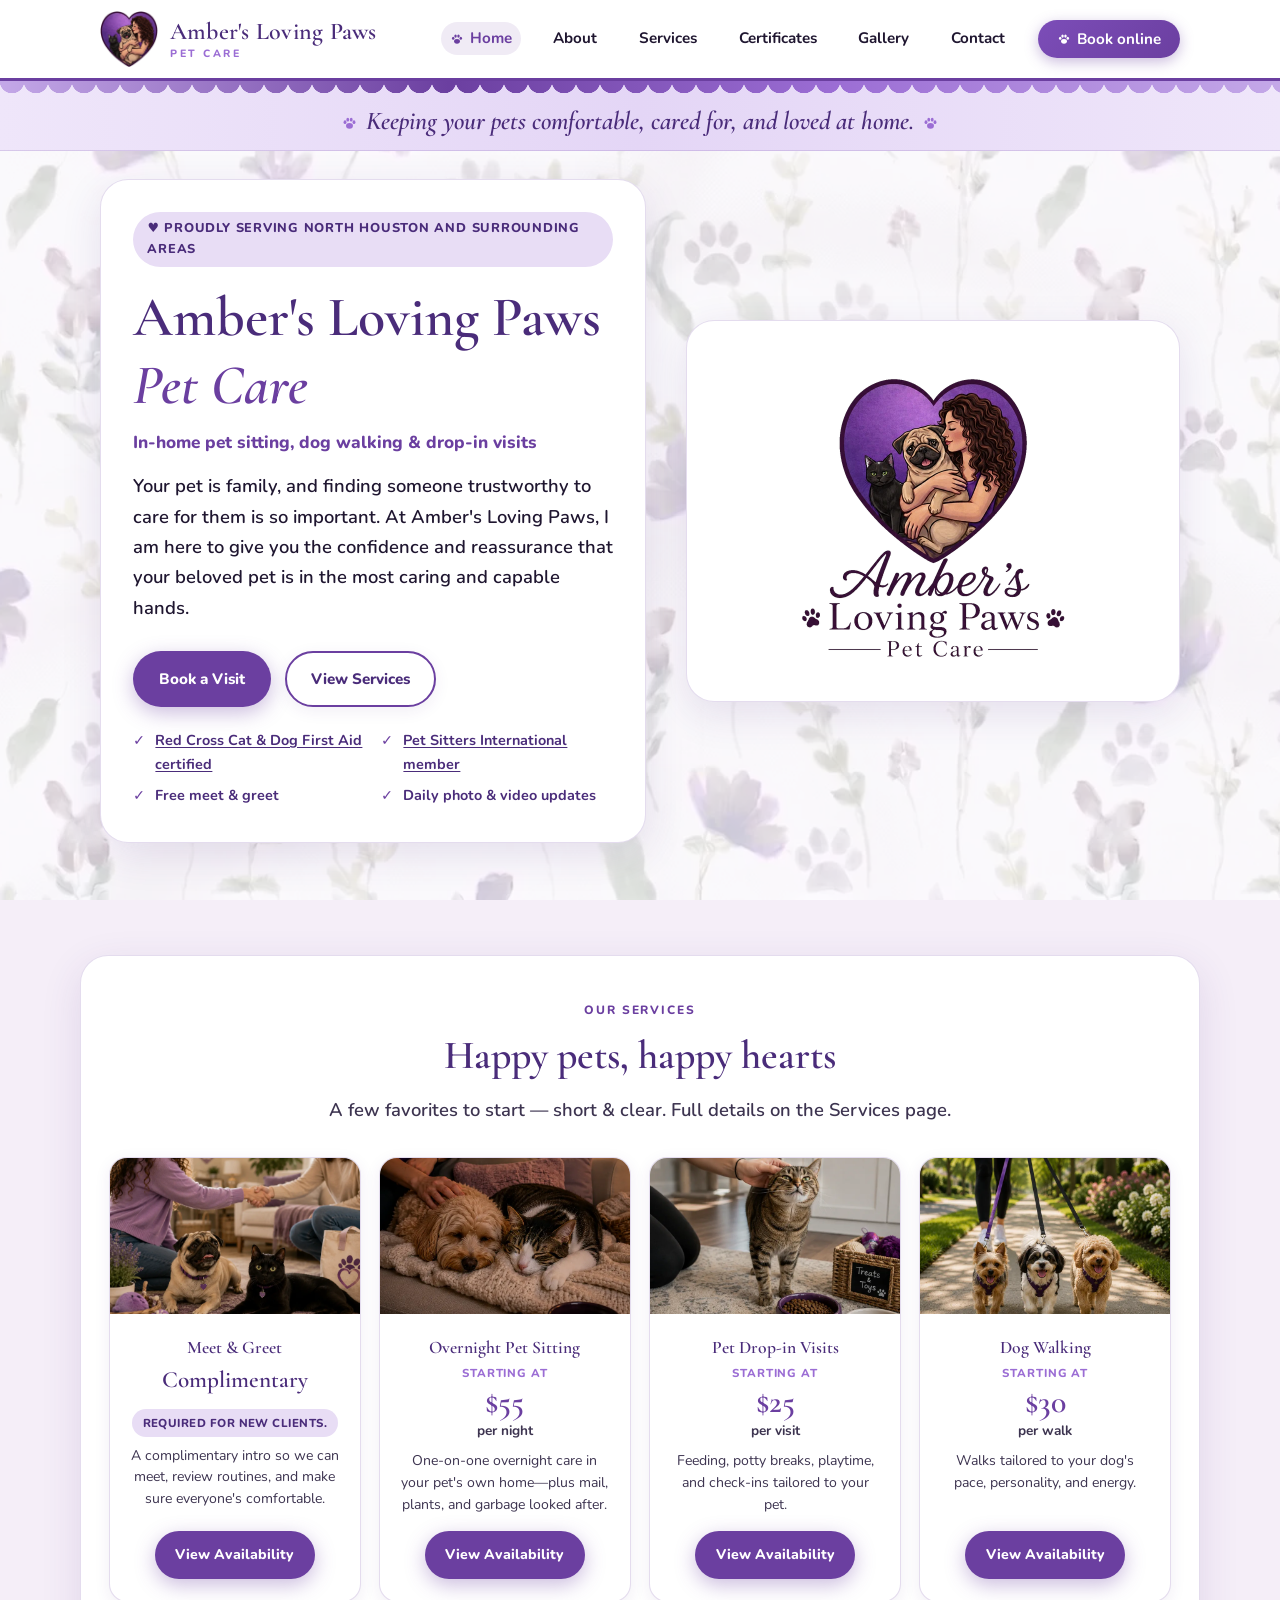
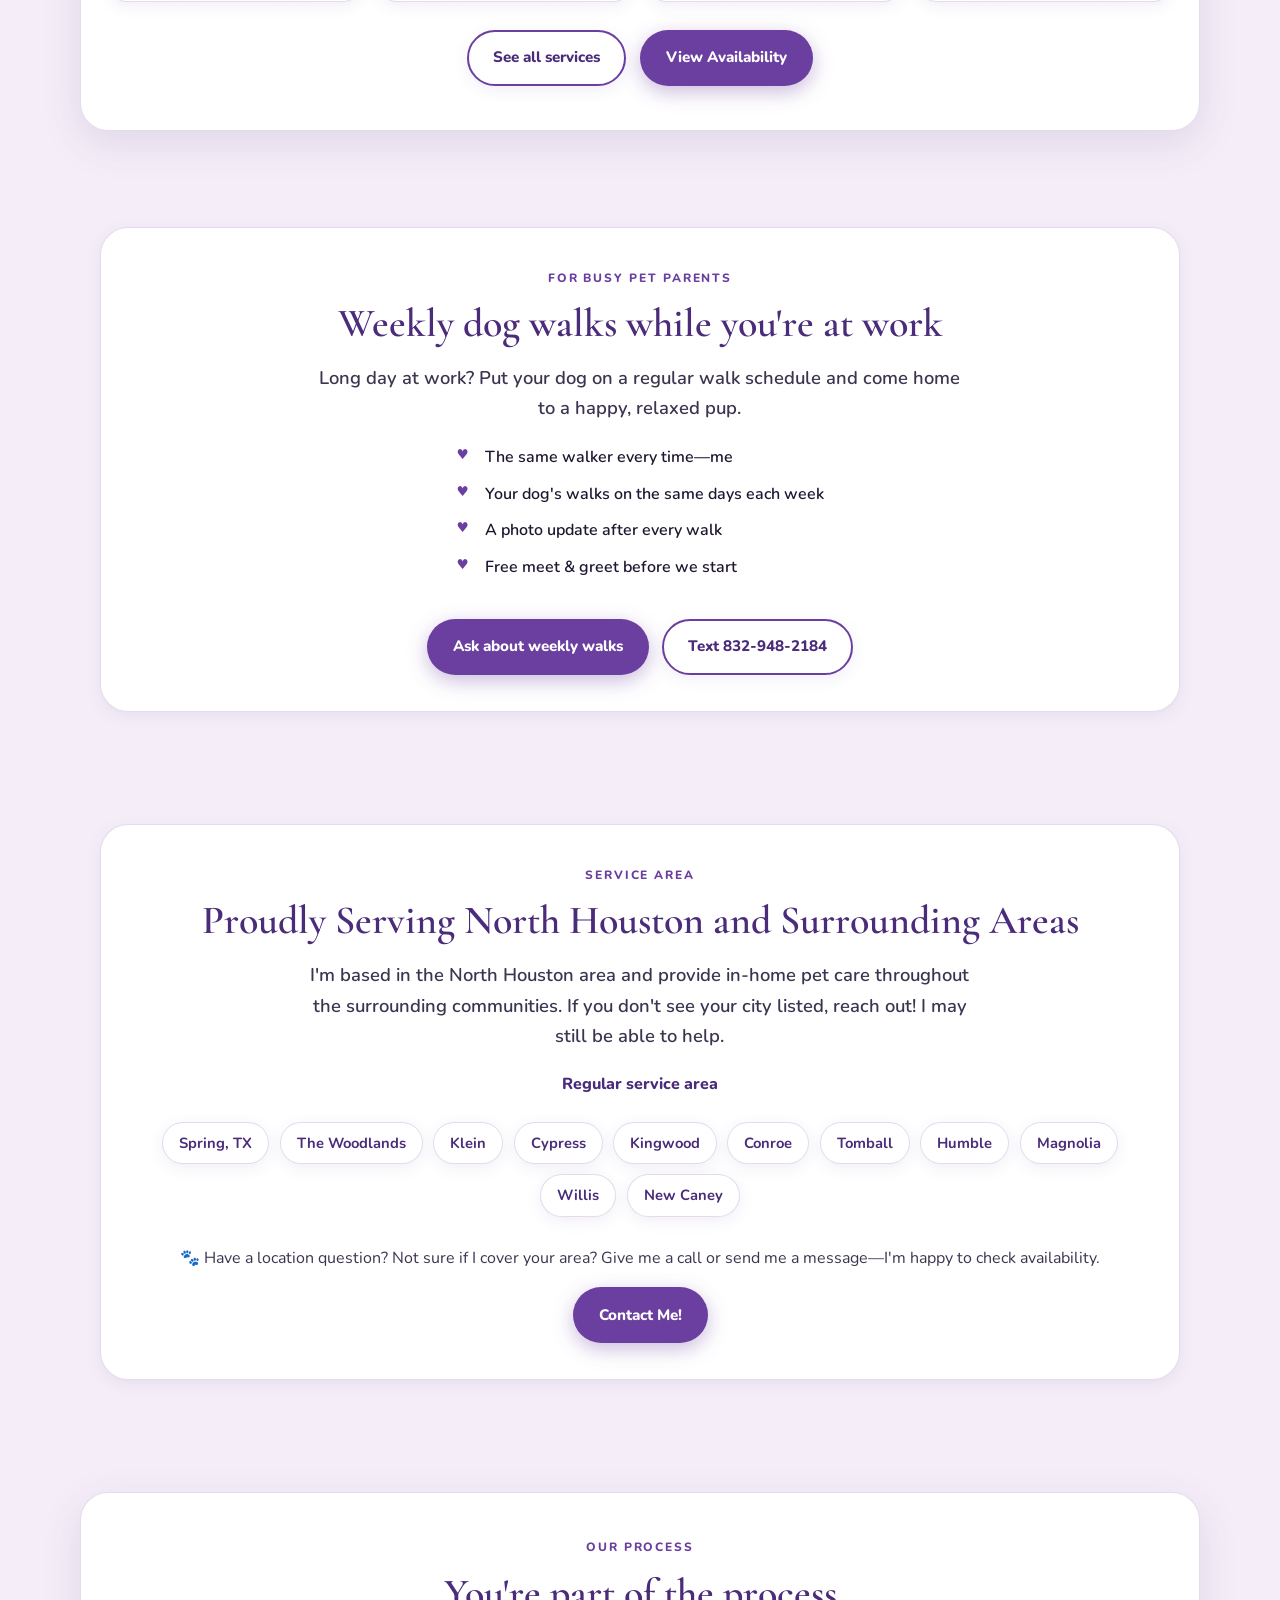
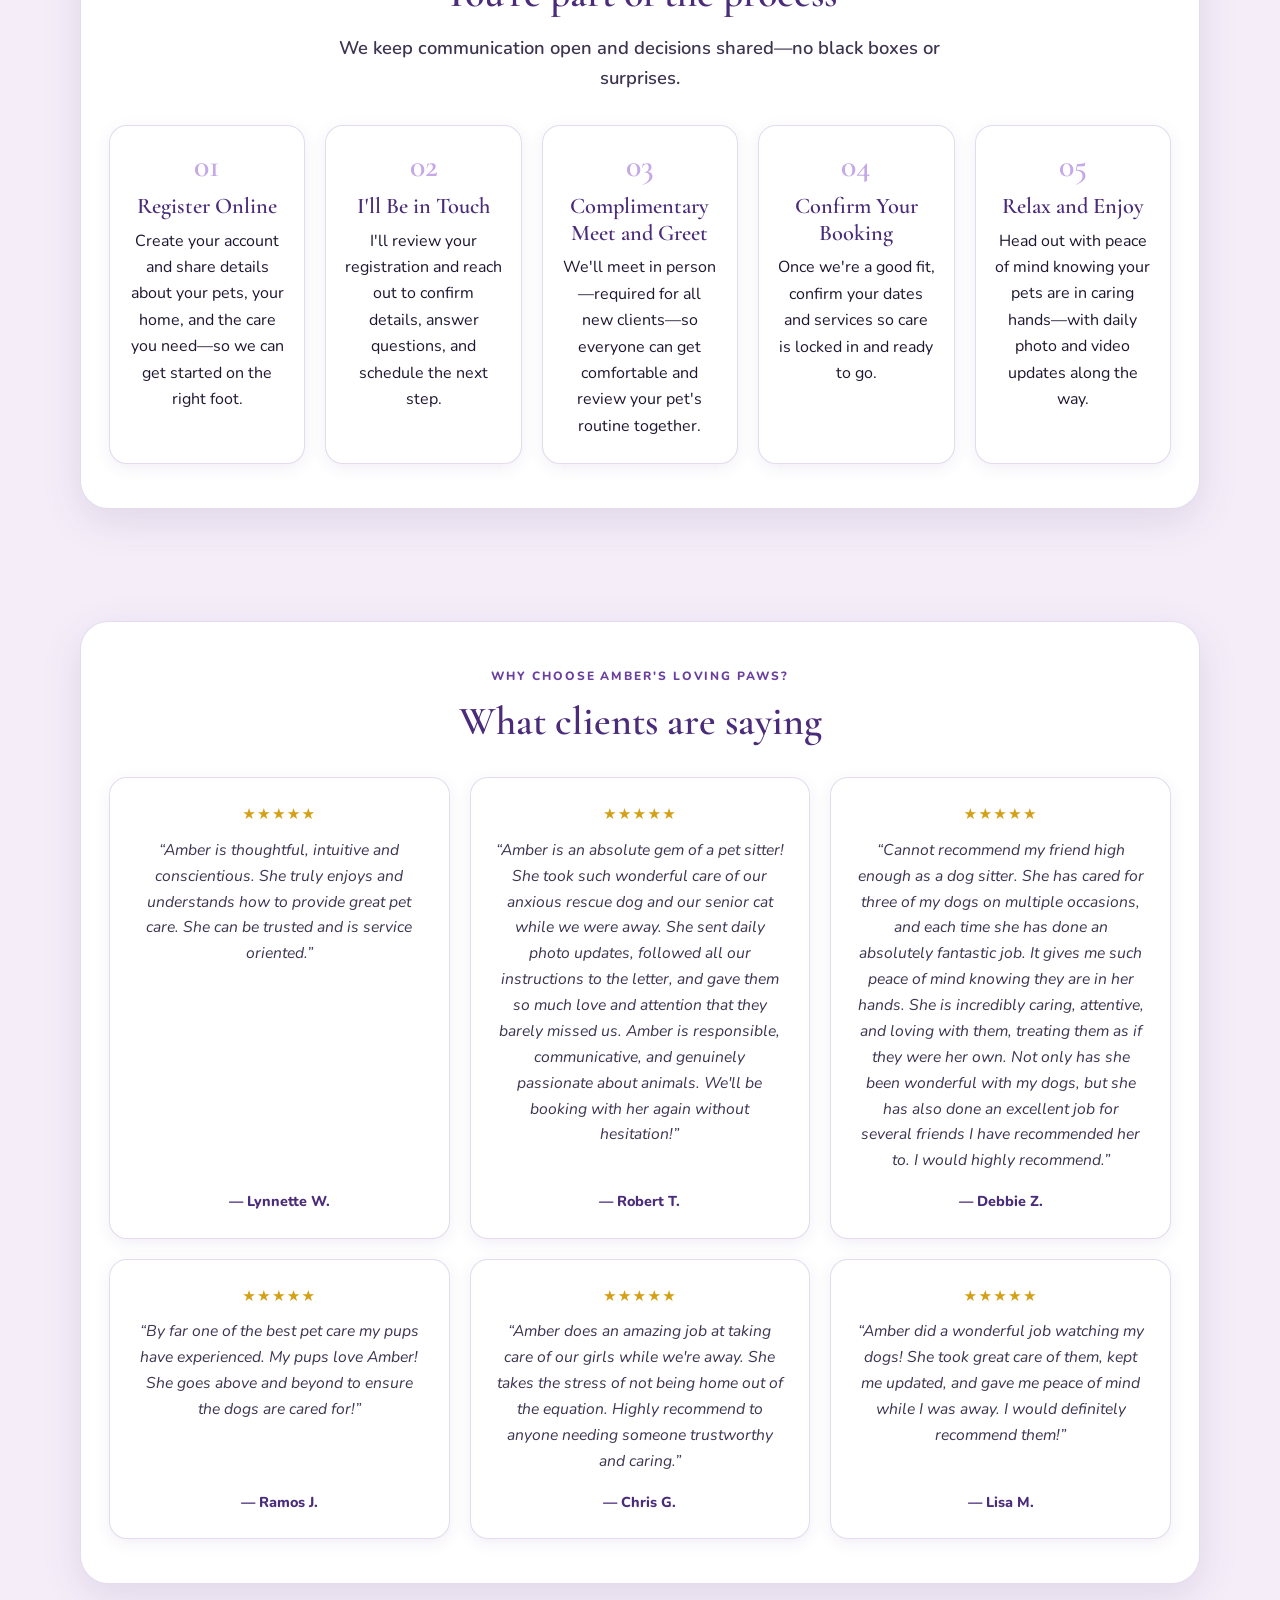
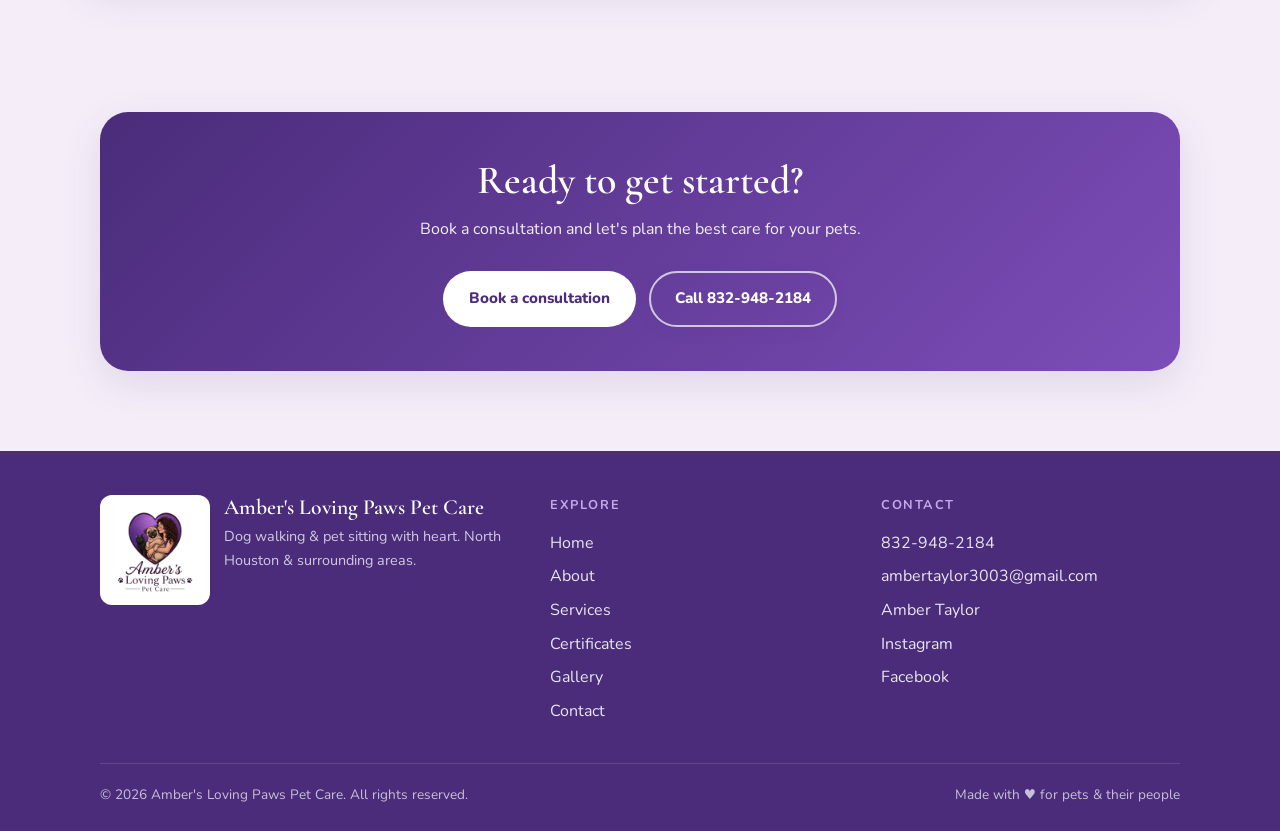
==== commit ff481c0c: "Faster pictures: web-sized copies of photos, logo and background Photos, service cards, logo, top-ba" ====
--- a/index.html
+++ b/index.html
@@ -46,7 +46,7 @@
     <link rel="preconnect" href="https://fonts.gstatic.com" crossorigin />
     <link href="https://fonts.googleapis.com/css2?family=Cormorant+Garamond:ital,wght@0,500;0,600;1,500&family=Nunito:wght@400;600;700;800&display=swap" rel="stylesheet" />
     <link rel="stylesheet" href="css/styles.css" />
-    <link rel="icon" href="assets/logo-main.png" type="image/png" />
+    <link rel="icon" href="assets/favicon-192.png" type="image/png" sizes="192x192" />
   </head>
   <body data-page="home">
     <div id="site-header"></div>
--- a/css/styles.css
+++ b/css/styles.css
@@ -37,7 +37,7 @@
   font-family: var(--font-body);
   color: var(--text);
   background-color: #f5eef8;
-  background-image: url("../assets/floral-bg.jpg");
+  background-image: url("../assets/floral-bg.webp");
   background-size: cover;
   background-repeat: no-repeat;
   background-attachment: fixed;
@@ -1657,3 +1657,365 @@
     margin-bottom: 0.6rem;
   }
 }
+
+/* Phone/tablet: keep the menu button on the right edge, not floating in the middle */
+@media (max-width: 900px) {
+  .site-header nav {
+    display: contents;
+  }
+
+  .nav-toggle {
+    margin-left: auto;
+  }
+
+  /* Give each link in the opened menu its own full row so taps don't overlap */
+  .nav-list a {
+    display: block;
+  }
+}
+
+
+/* -- Header v2: scalloped trim, heart + name logo, paw buttons -- */
+:root {
+  --paw-mask: url("data:image/svg+xml,%3Csvg%20xmlns%3D'http%3A%2F%2Fwww.w3.org%2F2000%2Fsvg'%20viewBox%3D'0%200%2022%2020'%3E%3Cg%20transform%3D'translate(11%2011)'%3E%3Cellipse%20cx%3D'0'%20cy%3D'3.4'%20rx%3D'4.6'%20ry%3D'3.8'%2F%3E%3Cellipse%20cx%3D'-6'%20cy%3D'-1.4'%20rx%3D'1.9'%20ry%3D'2.5'%2F%3E%3Cellipse%20cx%3D'-2.3'%20cy%3D'-4.8'%20rx%3D'1.9'%20ry%3D'2.6'%2F%3E%3Cellipse%20cx%3D'2.3'%20cy%3D'-4.8'%20rx%3D'1.9'%20ry%3D'2.6'%2F%3E%3Cellipse%20cx%3D'6'%20cy%3D'-1.4'%20rx%3D'1.9'%20ry%3D'2.5'%2F%3E%3C%2Fg%3E%3C%2Fsvg%3E");
+  --trim: linear-gradient(90deg, #c4a8e8 0%, #6b3fa0 35%, #9b6dd4 65%, #c4a8e8 100%);
+}
+
+.site-header {
+  background: #ffffff;
+  box-shadow: none;
+  border-bottom: 3px solid var(--purple);
+}
+
+/* Scalloped purple edge hanging under the bar */
+.site-header::after {
+  position: absolute;
+  left: 0;
+  right: 0;
+  top: calc(100% + 3px);
+  height: 13px;
+  background: var(--trim);
+  -webkit-mask: radial-gradient(circle at 12px 0, #000 12px, transparent 12.5px) 0 0 / 24px 13px repeat-x;
+  mask: radial-gradient(circle at 12px 0, #000 12px, transparent 12.5px) 0 0 / 24px 13px repeat-x;
+  filter: drop-shadow(0 3px 3px rgba(74, 44, 122, 0.2));
+  pointer-events: none;
+}
+
+/* Heart picture + business name */
+.logo-link {
+  flex-shrink: 1;
+  min-width: 0;
+}
+
+.logo-link img.logo-mark {
+  width: 58px;
+  height: 57px;
+  max-width: none;
+  flex-shrink: 0;
+}
+
+.logo-text {
+  display: flex;
+  flex-direction: column;
+  line-height: 1.05;
+  min-width: 0;
+}
+
+.logo-text strong {
+  font-family: var(--font-display);
+  font-size: clamp(1.05rem, 5.2vw, 1.5rem);
+  font-weight: 600;
+  letter-spacing: 0.01em;
+  color: var(--purple-deep);
+  white-space: nowrap;
+}
+
+.logo-text span {
+  font-size: 0.66rem;
+  font-weight: 800;
+  letter-spacing: 0.24em;
+  text-transform: uppercase;
+  color: var(--purple-soft);
+  margin-top: 3px;
+}
+
+/* Paw icon: takes the colour of the text around it */
+.paw-ico,
+.nav-list a.active::before,
+.nav-cta::before {
+  display: inline-block;
+  background-color: currentColor;
+  -webkit-mask: var(--paw-mask) center / contain no-repeat;
+  mask: var(--paw-mask) center / contain no-repeat;
+}
+
+.nav-list a.active::before,
+.nav-cta::before {
+  content: "";
+  width: 14px;
+  height: 13px;
+  margin-right: 6px;
+  vertical-align: -1px;
+}
+
+.nav-list a.active::after {
+  display: none;
+}
+
+/* Phones, tablets and small laptops: logo + Menu button, links drop down */
+@media (max-width: 1100px) {
+  .site-header nav {
+    display: contents;
+  }
+
+  .header-inner {
+    position: relative;
+  }
+
+  /* Paw "Menu" button */
+  .nav-toggle {
+    display: inline-flex;
+    margin-left: auto;
+    flex-direction: column;
+    align-items: center;
+    gap: 2px;
+    flex-shrink: 0;
+    border: none;
+    background: var(--lavender);
+    border-radius: 16px;
+    padding: 0.4rem 0.6rem 0.35rem;
+    color: var(--purple-deep);
+    font-family: var(--font-body);
+    font-size: 0.6rem;
+    font-weight: 800;
+    letter-spacing: 0.12em;
+    text-transform: uppercase;
+  }
+
+  .nav-toggle[aria-expanded="true"] {
+    background: var(--purple);
+    color: #ffffff;
+  }
+
+  .nav-toggle .paw-ico {
+    display: block;
+    width: 24px;
+    height: 22px;
+  }
+
+  /* Opened menu: full-width rows, above the scalloped edge */
+  .nav-list {
+    display: none;
+    position: absolute;
+    top: 100%;
+    left: 0;
+    right: 0;
+    z-index: 2;
+    background: white;
+    flex-direction: column;
+    align-items: stretch;
+    padding: 1rem 1.25rem 1.25rem;
+    border-bottom: 1px solid var(--border);
+    box-shadow: var(--shadow);
+    gap: 0.25rem;
+  }
+
+  .nav-list.open {
+    display: flex;
+  }
+
+  .nav-list a {
+    display: block;
+    padding: 0.75rem 0.5rem;
+  }
+
+  .nav-cta {
+    text-align: center;
+    margin-top: 0.35rem;
+  }
+}
+
+/* Small phones: tighten the bar so the name and Menu button both fit */
+@media (max-width: 380px) {
+  .header-inner {
+    padding-left: 0.9rem;
+    padding-right: 0.9rem;
+    gap: 0.6rem;
+  }
+
+  .logo-link {
+    gap: 0.5rem;
+  }
+
+  .logo-link img.logo-mark {
+    width: 50px;
+    height: 49px;
+  }
+}
+
+/* Phone: a little breathing room between the scalloped edge and the first card */
+@media (max-width: 520px) {
+  .hero {
+    padding-top: 1.6rem;
+  }
+}
+
+/* Heart picture is a little taller now (full tip shows); trim the bar padding so the bar keeps its height */
+.header-inner {
+  padding-top: 0.6rem;
+  padding-bottom: 0.6rem;
+}
+
+
+/* -- Contact form: text / email buttons -- */
+.field label .optional {
+  font-weight: 400;
+  opacity: 0.7;
+}
+
+.form-actions {
+  margin-top: 1rem;
+}
+
+/* -- Phone bar fixed to the bottom of the screen: Book online + Text -- */
+.mobile-cta {
+  display: none;
+}
+
+@media (max-width: 700px) {
+  .mobile-cta {
+    position: fixed;
+    left: 0;
+    right: 0;
+    bottom: 0;
+    z-index: 90;
+    display: flex;
+    gap: 0.6rem;
+    padding: 0.6rem 0.9rem calc(0.6rem + env(safe-area-inset-bottom, 0px));
+    background: rgba(255, 255, 255, 0.97);
+    border-top: 3px solid var(--purple);
+    box-shadow: 0 -6px 18px rgba(74, 44, 122, 0.16);
+    transform: translateY(110%);
+    visibility: hidden;
+    transition: transform 0.25s ease, visibility 0.25s ease;
+  }
+
+  .mobile-cta.show {
+    transform: translateY(0);
+    visibility: visible;
+  }
+
+  .mobile-cta .btn {
+    flex: 1 1 0;
+    width: auto;
+    padding: 0.7rem 0.5rem;
+    font-size: 0.93rem;
+    white-space: nowrap;
+  }
+
+  .mobile-cta .paw-ico {
+    width: 14px;
+    height: 13px;
+  }
+
+  /* keep the last lines of the footer clear of the bar */
+  body.has-mobile-cta .site-footer {
+    padding-bottom: 5.75rem;
+  }
+}
+
+@media (prefers-reduced-motion: reduce) {
+  .mobile-cta {
+    transition: none;
+  }
+}
+
+
+/* -- Slogan ribbon under the top bar (home page) -- */
+.slogan-ribbon {
+  background: linear-gradient(90deg, #efe6fa, #e4d6f6 50%, #efe6fa);
+  border-bottom: 1px solid rgba(107, 63, 160, 0.18);
+  padding: 1.5rem 1rem 0.8rem; /* top padding clears the scalloped edge */
+  text-align: center;
+}
+
+.slogan-ribbon p {
+  margin: 0 auto;
+  max-width: 46rem;
+  font-family: var(--font-display);
+  font-style: italic;
+  font-weight: 600;
+  color: var(--purple-deep);
+  font-size: clamp(1.15rem, 4.9vw, 1.6rem);
+  line-height: 1.25;
+  text-wrap: balance; /* even line lengths when it wraps on phones */
+}
+
+.slogan-ribbon .paw-ico {
+  width: 17px;
+  height: 16px;
+  margin: 0 0.5rem;
+  vertical-align: -1px;
+  color: var(--purple-soft);
+}
+
+/* the ribbon already separates the bar from the first card, so the card can sit closer */
+.slogan-ribbon + .hero {
+  padding-top: 1.75rem;
+}
+
+@media (max-width: 520px) {
+  .slogan-ribbon {
+    padding: 1.3rem 0.9rem 0.6rem;
+  }
+
+  .slogan-ribbon .paw-ico {
+    display: none;
+  }
+
+  .slogan-ribbon + .hero {
+    padding-top: 1rem;
+  }
+}
+
+/* Phone: fit the ribbon, the full paragraph and both buttons on the first screen */
+@media (max-width: 520px) {
+  .hero-copy {
+    padding-top: 1.35rem;
+  }
+
+  .hero-badge {
+    font-size: 0.66rem;
+    padding: 0.3rem 0.75rem;
+    margin-bottom: 0.7rem;
+  }
+
+  .hero h1 {
+    margin-bottom: 0.65rem;
+  }
+
+  .hero-offer {
+    margin-bottom: 0.45rem;
+  }
+
+  .hero-copy .lead {
+    font-size: 0.97rem;
+    line-height: 1.5;
+  }
+
+  .hero-copy .btn-row {
+    margin-top: 1.2rem;
+  }
+}
+
+/* Phone: Gallery shows two photos per row (a lone first photo stays full width so no row is left half empty) */
+@media (max-width: 600px) {
+  .gallery-grid {
+    grid-template-columns: 1fr 1fr;
+    gap: 0.6rem;
+  }
+
+  .gallery-grid > .gallery-tile-photo:first-child:nth-last-child(odd) {
+    grid-column: 1 / -1;
+  }
+}
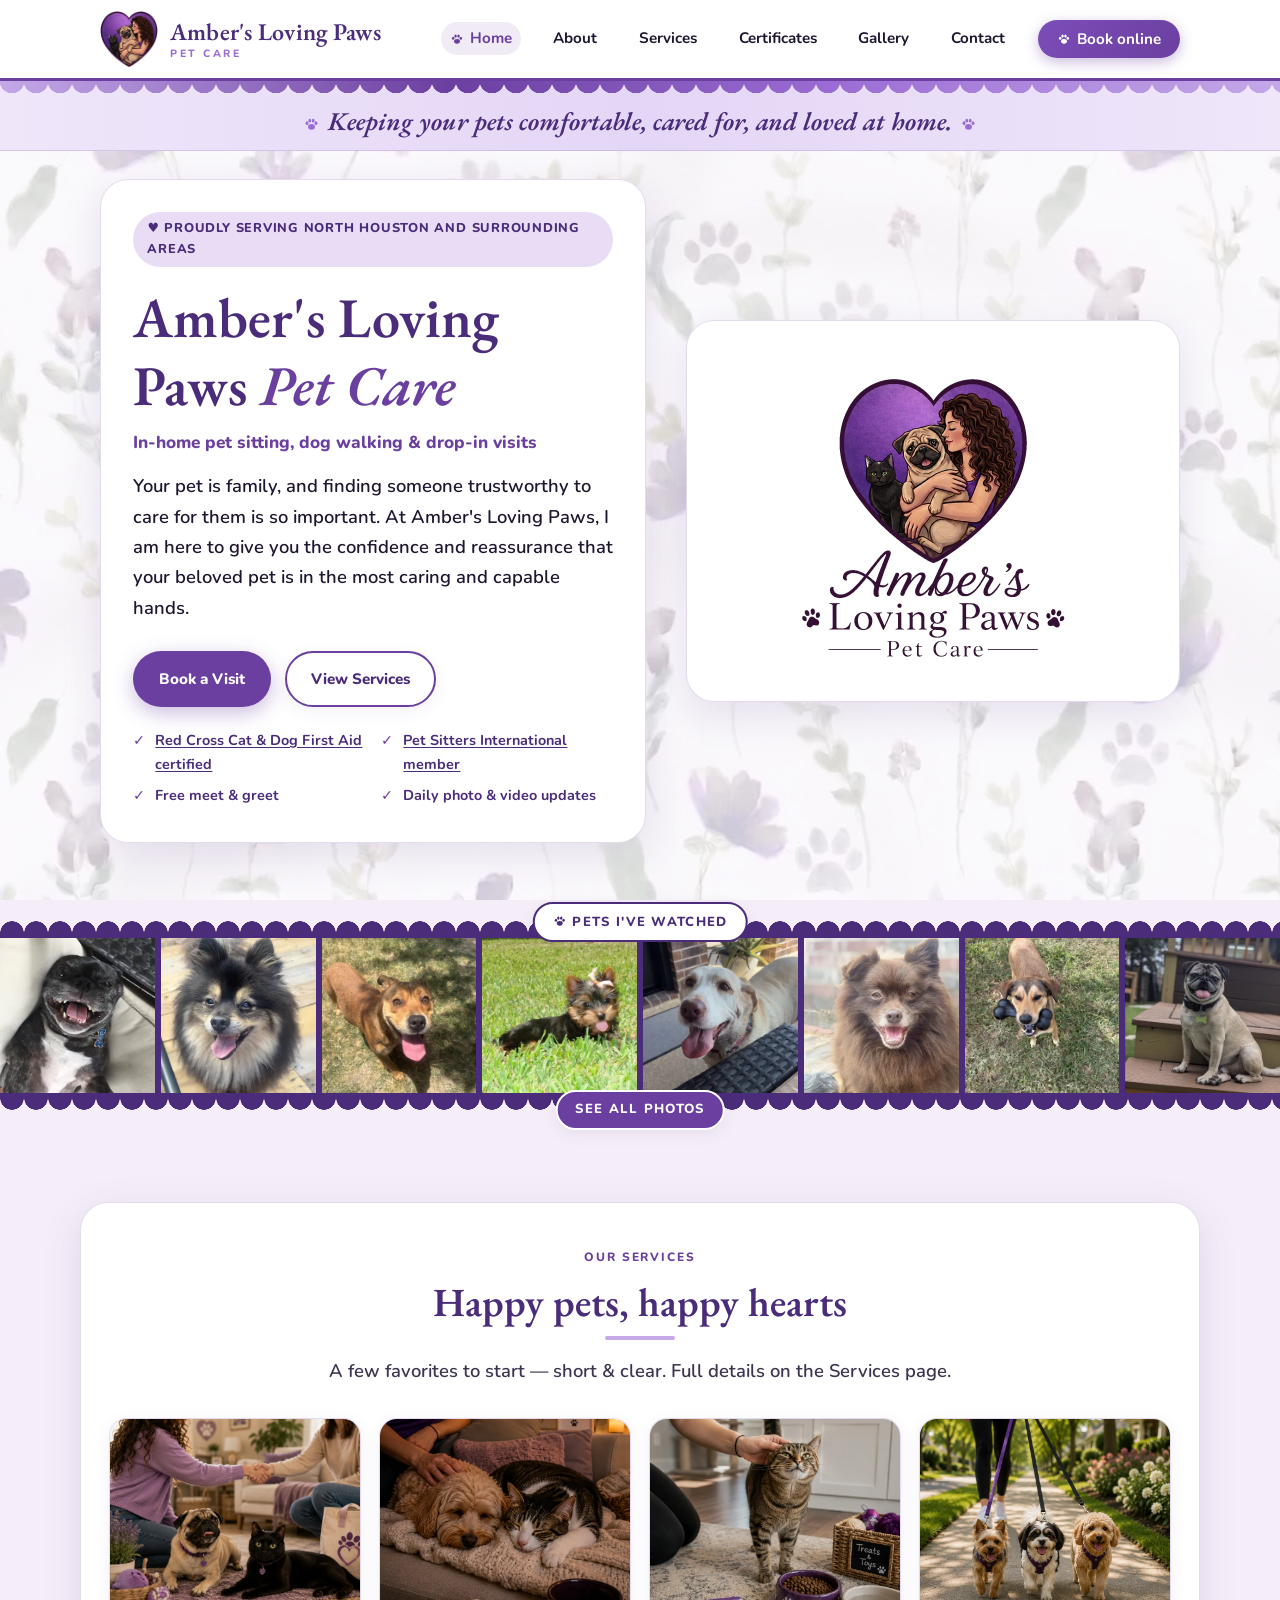
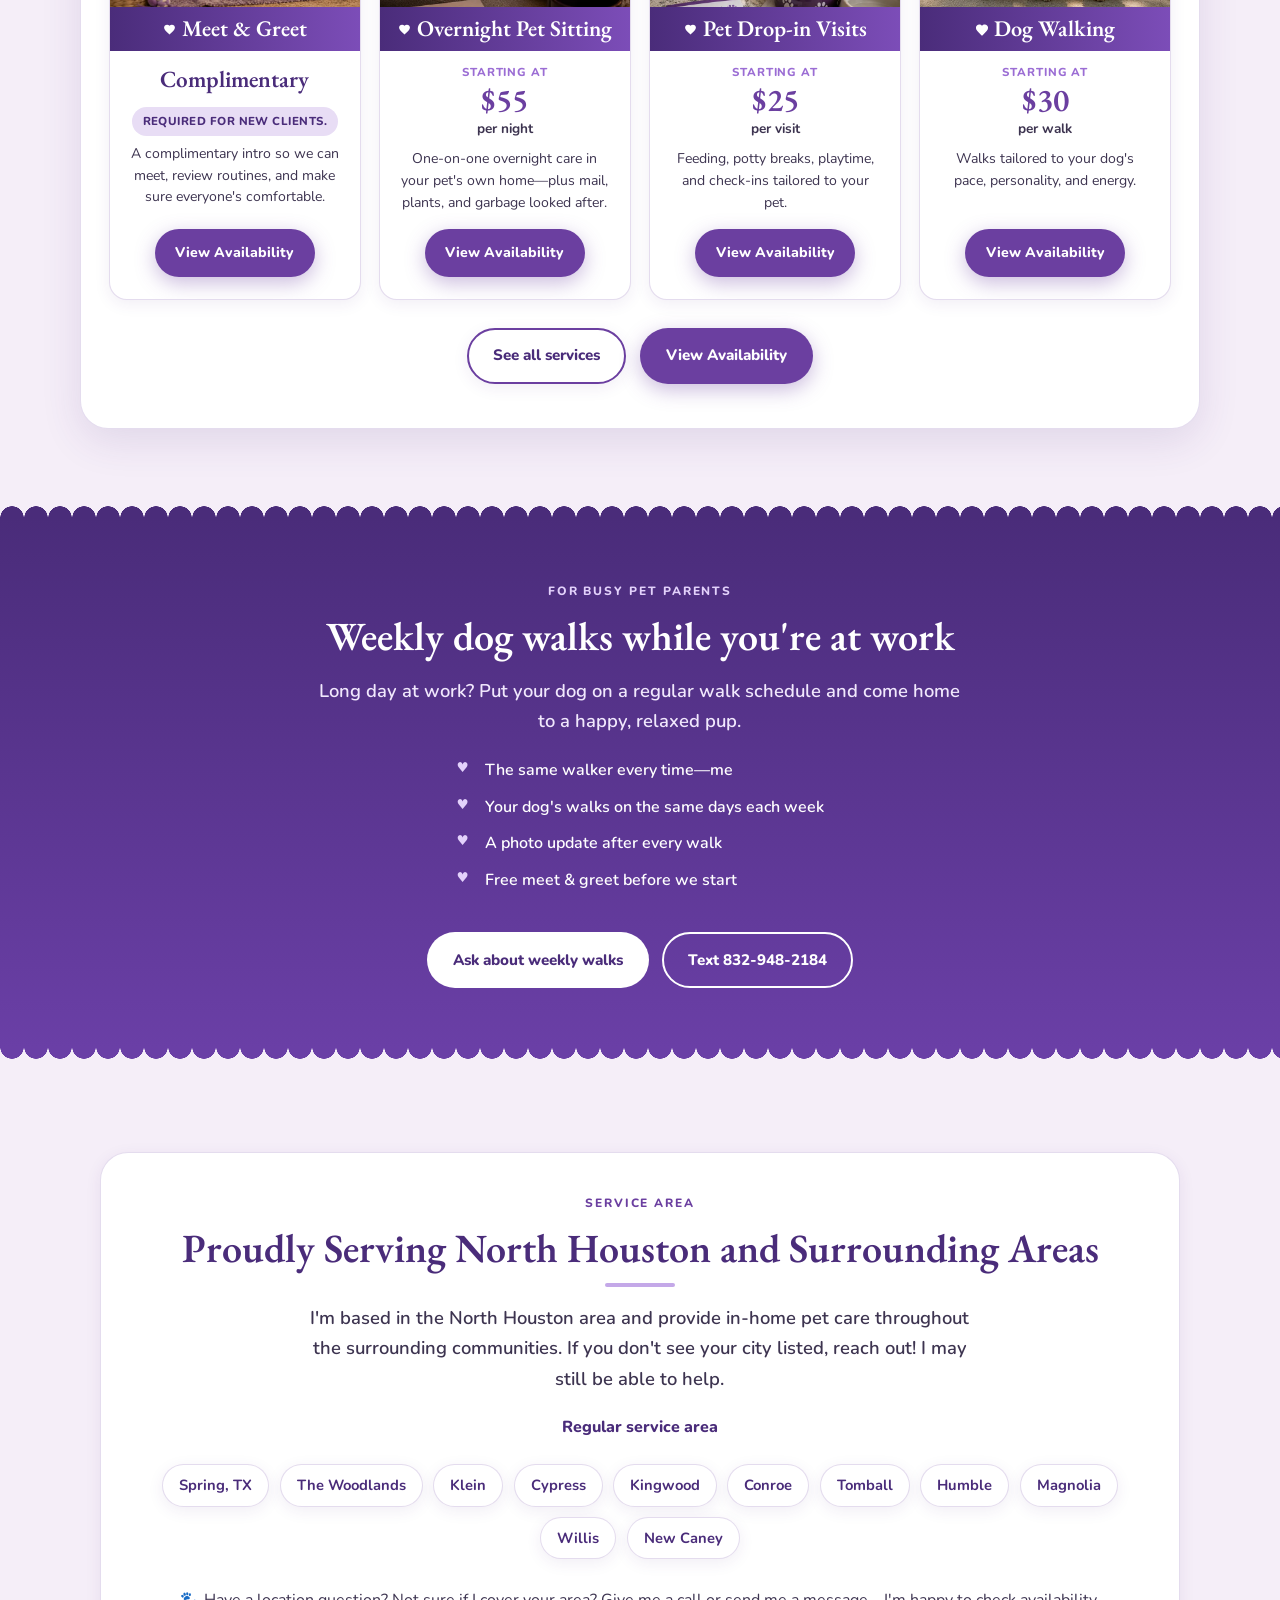
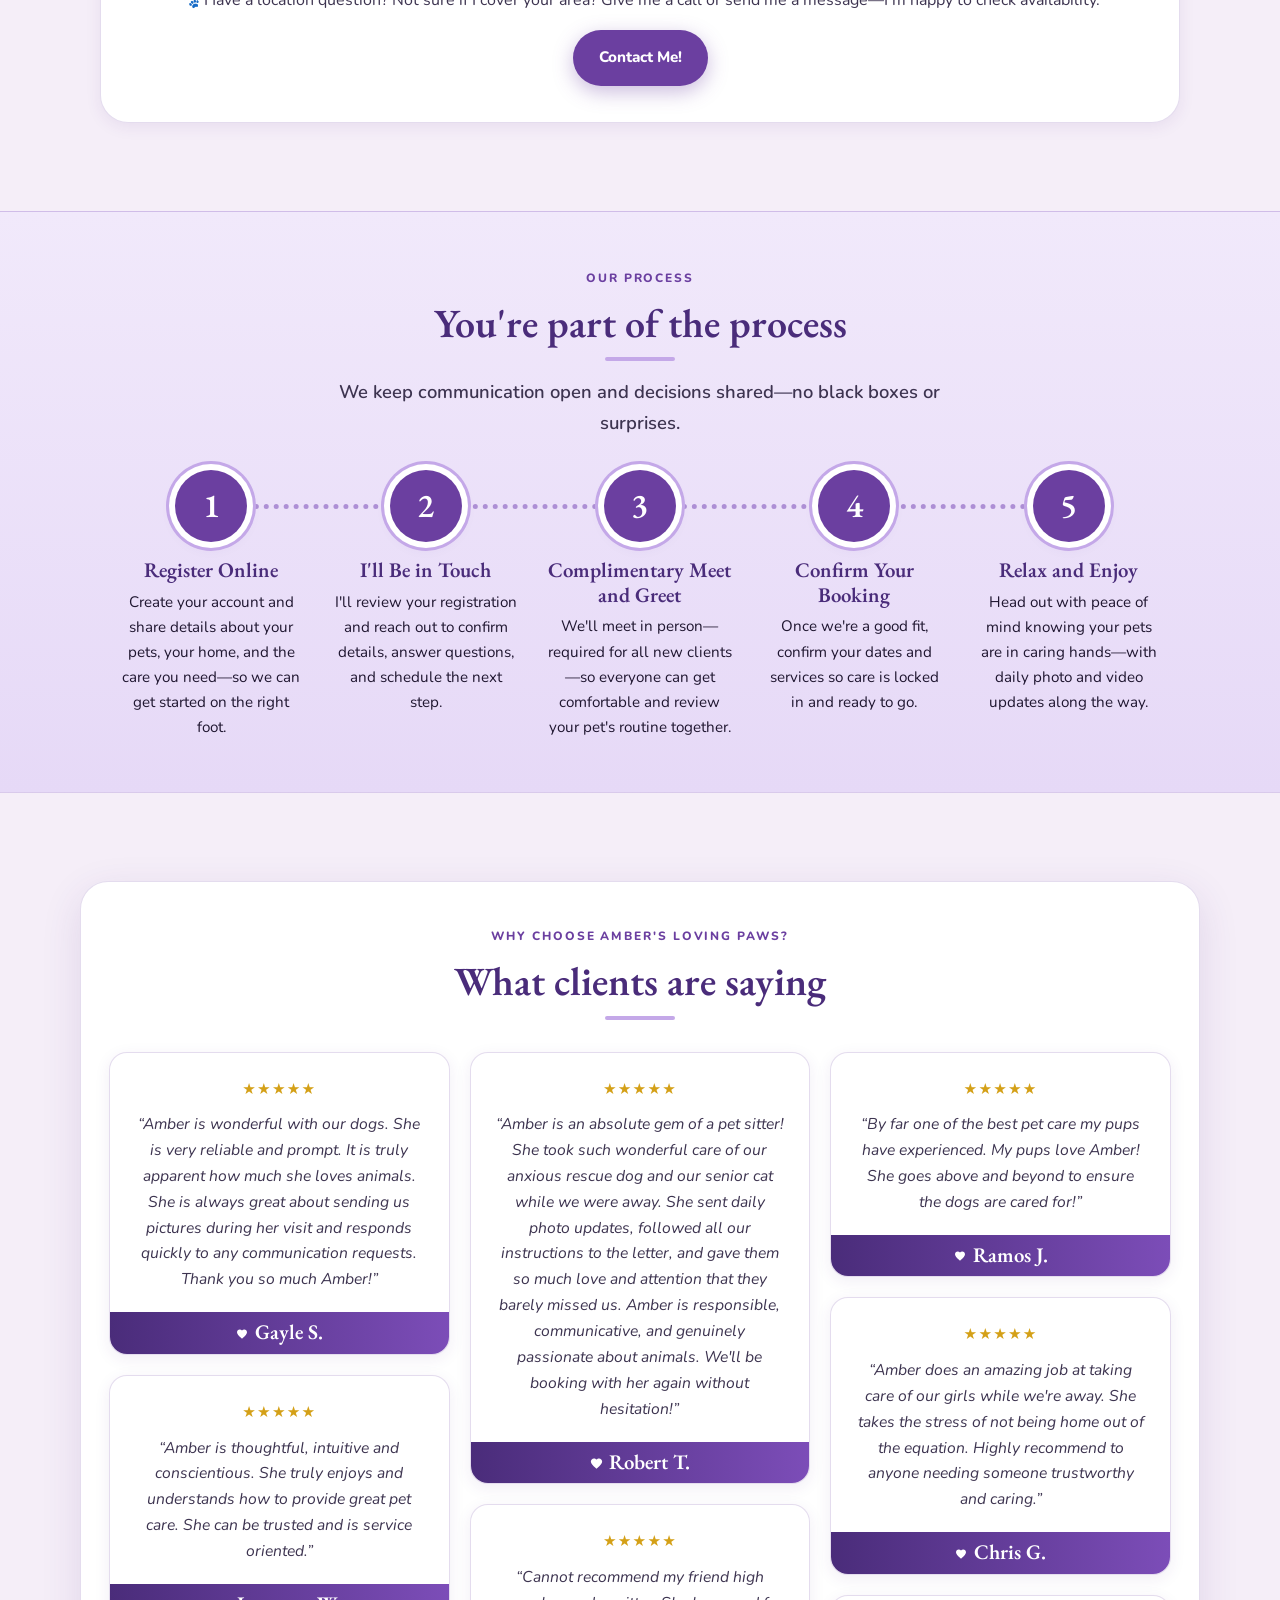
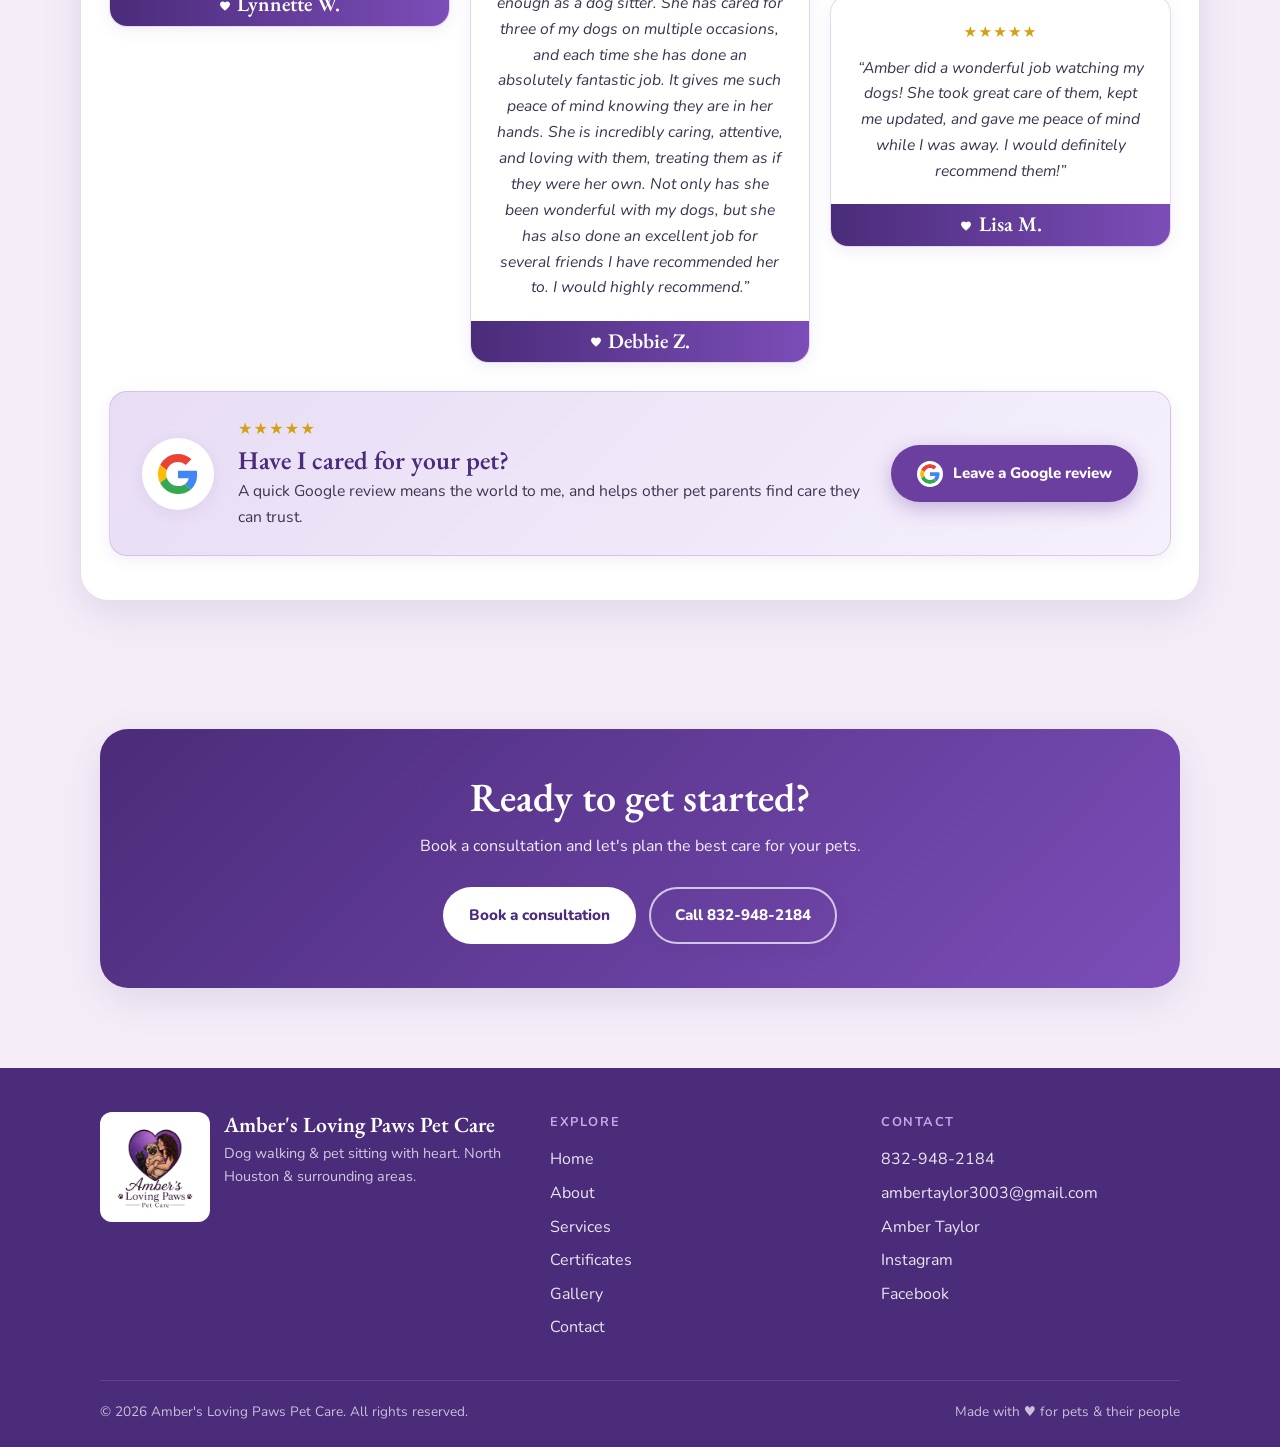
==== commit ec589136: "Headings: switch to the sturdier EB Garamond font on every page Replaces Cormorant Garamond for head" ====
--- a/index.html
+++ b/index.html
@@ -44,7 +44,7 @@
     </script>
     <link rel="preconnect" href="https://fonts.googleapis.com" />
     <link rel="preconnect" href="https://fonts.gstatic.com" crossorigin />
-    <link href="https://fonts.googleapis.com/css2?family=Cormorant+Garamond:ital,wght@0,500;0,600;1,500&family=Nunito:wght@400;600;700;800&display=swap" rel="stylesheet" />
+    <link href="https://fonts.googleapis.com/css2?family=EB+Garamond:ital,wght@0,500;0,600;1,500;1,600&family=Nunito:wght@400;600;700;800&display=swap" rel="stylesheet" />
     <link rel="stylesheet" href="css/styles.css" />
     <link rel="icon" href="assets/favicon-192.png" type="image/png" sizes="192x192" />
   </head>
--- a/css/styles.css
+++ b/css/styles.css
@@ -15,7 +15,7 @@
   --shadow-sm: 0 4px 16px rgba(74, 44, 122, 0.08);
   --radius: 18px;
   --radius-lg: 28px;
-  --font-display: "Cormorant Garamond", Georgia, serif;
+  --font-display: "EB Garamond", Georgia, serif;
   --font-body: "Nunito", system-ui, sans-serif;
   --max: 1120px;
   --header-h: 78px;
@@ -2019,3 +2019,2089 @@
     grid-column: 1 / -1;
   }
 }
+
+/* —— Home v3: "Bold Purple" —— real pet photo band, purple weekly-walks band, lavender steps band —— */
+.pets-band {
+  position: relative;
+  margin: 1.6rem 0 3.4rem;
+  background: var(--purple-deep);
+  padding: 6px 0;
+}
+
+.pets-band::before,
+.pets-band::after,
+body[data-page="home"] #weekly-walks::before,
+body[data-page="home"] #weekly-walks::after {
+  content: "";
+  position: absolute;
+  left: 0;
+  right: 0;
+  height: 12px;
+  pointer-events: none;
+}
+
+/* Scalloped edges, echoing the trim under the top bar */
+.pets-band::before {
+  top: -11px;
+  background: radial-gradient(circle at 12px 12px, var(--purple-deep) 11.5px, transparent 12px) 0 0 / 24px 12px repeat-x;
+}
+
+.pets-band::after {
+  bottom: -11px;
+  background: radial-gradient(circle at 12px 0, var(--purple-deep) 11.5px, transparent 12px) 0 0 / 24px 12px repeat-x;
+}
+
+.pets-band-row {
+  display: grid;
+  grid-template-columns: repeat(8, 1fr);
+  gap: 6px;
+}
+
+.pets-band-row img {
+  width: 100%;
+  aspect-ratio: 1;
+  object-fit: cover;
+  display: block;
+  background: var(--purple-mid);
+}
+
+.pets-band-pill {
+  position: absolute;
+  z-index: 2;
+  left: 50%;
+  transform: translateX(-50%);
+  white-space: nowrap;
+  background: #ffffff;
+  color: var(--purple-deep);
+  font-weight: 800;
+  font-size: 0.82rem;
+  letter-spacing: 0.1em;
+  text-transform: uppercase;
+  padding: 0.45rem 1.1rem;
+  border-radius: 999px;
+  border: 2px solid var(--purple-deep);
+  box-shadow: var(--shadow-sm);
+  text-decoration: none;
+}
+
+.pets-band-top {
+  top: -30px;
+}
+
+.pets-band-bottom {
+  bottom: -31px;
+  background: var(--purple);
+  color: #ffffff;
+  border-color: #ffffff;
+  transition: background 0.2s ease;
+}
+
+.pets-band-bottom:hover {
+  background: var(--purple-deep);
+  color: #ffffff;
+}
+
+.pets-band-pill .paw-ico {
+  width: 14px;
+  height: 13px;
+  margin-right: 6px;
+  vertical-align: -1px;
+}
+
+@media (max-width: 700px) {
+  .pets-band {
+    padding: 4px 0;
+  }
+
+  .pets-band-row {
+    grid-template-columns: repeat(4, 1fr);
+    gap: 4px;
+  }
+}
+
+/* Service cards on the home page: framed photo with a lilac ring */
+body[data-page="home"] .price-card-compact {
+  padding-top: 1.1rem;
+}
+
+body[data-page="home"] .price-card-compact .service-photo {
+  width: calc(100% - 2.2rem);
+  aspect-ratio: 4 / 3;
+  border-radius: 18px;
+  margin: 0 auto 0.5rem;
+  border: 5px solid #ffffff;
+  box-shadow: 0 0 0 4px var(--lilac), var(--shadow-sm);
+}
+
+/* Weekly walks: deep purple band, edge to edge */
+body[data-page="home"] #weekly-walks {
+  position: relative;
+  background: linear-gradient(180deg, #4a2c7a, #6a3fa6);
+  padding: 3.75rem 0;
+  margin: 2.5rem 0;
+}
+
+body[data-page="home"] #weekly-walks::before {
+  top: -11px;
+  background: radial-gradient(circle at 12px 12px, #4a2c7a 11.5px, transparent 12px) 0 0 / 24px 12px repeat-x;
+}
+
+body[data-page="home"] #weekly-walks::after {
+  bottom: -11px;
+  background: radial-gradient(circle at 12px 0, #6a3fa6 11.5px, transparent 12px) 0 0 / 24px 12px repeat-x;
+}
+
+body[data-page="home"] #weekly-walks .area-banner {
+  background: transparent;
+  border: 0;
+  box-shadow: none;
+  padding-top: 0;
+  padding-bottom: 0;
+}
+
+body[data-page="home"] #weekly-walks h2,
+body[data-page="home"] #weekly-walks .weekly-list li {
+  color: #ffffff;
+}
+
+body[data-page="home"] #weekly-walks .section-label,
+body[data-page="home"] #weekly-walks .weekly-list li::before {
+  color: #e3d2fb;
+}
+
+body[data-page="home"] #weekly-walks .lead {
+  color: #f1e8fd;
+}
+
+body[data-page="home"] #weekly-walks .btn-primary {
+  background: #ffffff;
+  color: var(--purple-deep);
+  box-shadow: none;
+}
+
+body[data-page="home"] #weekly-walks .btn-primary:hover {
+  background: var(--lavender);
+  color: var(--purple-deep);
+}
+
+body[data-page="home"] #weekly-walks .btn-secondary {
+  background: transparent;
+  color: #ffffff;
+  border-color: #ffffff;
+  box-shadow: none;
+}
+
+body[data-page="home"] #weekly-walks .btn-secondary:hover {
+  background: rgba(255, 255, 255, 0.14);
+  color: #ffffff;
+}
+
+/* Steps: soft lavender band with numbered circles */
+.process-sec {
+  background: linear-gradient(180deg, #f1e9fb, #e6d9f7);
+  border-top: 1px solid var(--border);
+  border-bottom: 1px solid var(--border);
+  padding: 3.25rem 0;
+  margin: 1.5rem 0;
+}
+
+.process-sec > .container.text-center {
+  background: transparent;
+  border: 0;
+  box-shadow: none;
+  padding-top: 0;
+  padding-bottom: 0;
+}
+
+.process-sec .process-step .step-num {
+  width: 54px;
+  height: 54px;
+  border-radius: 50%;
+  background: var(--purple);
+  color: #ffffff;
+  display: flex;
+  align-items: center;
+  justify-content: center;
+  margin: 0 auto 0.85rem;
+  font-size: 1.45rem;
+  box-shadow: 0 0 0 4px var(--lavender);
+}
+
+/* Small lilac underline beneath the section headings */
+body[data-page="home"] #services h2::after,
+.area-sec h2::after,
+.reviews-sec h2::after,
+.process-sec h2::after {
+  content: "";
+  display: block;
+  width: 70px;
+  height: 4px;
+  border-radius: 4px;
+  background: var(--lilac);
+  margin: 0.65rem auto 0;
+}
+
+/* Gentle fade-in as sections scroll into view (added by site.js; skipped when motion is reduced) */
+.reveal {
+  opacity: 0;
+  transform: translateY(18px);
+  transition: opacity 0.6s ease, transform 0.6s ease;
+}
+
+.reveal.in {
+  opacity: 1;
+  transform: none;
+}
+
+@media (prefers-reduced-motion: reduce) {
+  .reveal {
+    opacity: 1;
+    transform: none;
+    transition: none;
+  }
+}
+
+/* Lone last review: when the review count leaves one card alone in the last row (3 columns), centre it */
+@media (min-width: 901px) {
+  .review-grid > .review-card:last-child:nth-child(3n + 1) {
+    grid-column: 2;
+  }
+}
+
+@media (min-width: 601px) and (max-width: 900px) {
+  .review-grid > .review-card:last-child:nth-child(odd) {
+    grid-column: 1 / -1;
+    justify-self: center;
+    width: calc(50% - 0.625rem);
+  }
+}
+
+/* Google review invite card under the home page reviews */
+.review-invite {
+  margin-top: 1.75rem;
+  display: flex;
+  align-items: center;
+  gap: 1.5rem;
+  text-align: left;
+  padding: 1.5rem 2rem;
+  border-radius: var(--radius);
+  background: linear-gradient(135deg, var(--lavender), #f6f0fc);
+  border: 1px solid var(--border);
+  box-shadow: var(--shadow-sm);
+}
+.review-invite-badge {
+  flex: none;
+  width: 72px;
+  height: 72px;
+  border-radius: 50%;
+  background: #fff;
+  display: flex;
+  align-items: center;
+  justify-content: center;
+  box-shadow: var(--shadow-sm);
+}
+.review-invite-text {
+  flex: 1;
+}
+.review-invite-text .stars {
+  color: #d4a017;
+  letter-spacing: 0.08em;
+  font-size: 1rem;
+  margin-bottom: 0.2rem;
+}
+.review-invite-text h3 {
+  font-family: var(--font-display);
+  color: var(--purple-deep);
+  font-size: 1.6rem;
+  margin: 0 0 0.25rem;
+  line-height: 1.15;
+}
+.review-invite-text p {
+  margin: 0;
+  color: var(--text-muted);
+  font-size: 0.98rem;
+}
+.review-invite-btn {
+  flex: none;
+  white-space: nowrap;
+  display: inline-flex;
+  align-items: center;
+  gap: 0.6rem;
+}
+.review-invite .rv-g {
+  flex: none;
+  vertical-align: middle;
+}
+.review-invite-btn .rv-g {
+  background: #fff;
+  border-radius: 50%;
+  padding: 3px;
+  box-sizing: content-box;
+}
+@media (max-width: 700px) {
+  .review-invite {
+    flex-direction: column;
+    text-align: center;
+    padding: 1.5rem 1.25rem;
+    gap: 1rem;
+  }
+  .review-invite-btn {
+    white-space: normal;
+  }
+}
+
+/* —— Services v2 —— price list on top; photo rows with a price badge on wide screens; rows that open on phones —— */
+.svc-menu {
+  max-width: 760px;
+  margin: 0 auto 2.5rem;
+  padding: 2rem 2.25rem 1.6rem;
+  border-radius: var(--radius-lg);
+  background: linear-gradient(135deg, var(--purple-deep), var(--purple-mid));
+  color: #ffffff;
+  box-shadow: var(--shadow);
+}
+.svc-menu h2 {
+  font-family: var(--font-display);
+  color: #ffffff;
+  text-align: center;
+  font-size: 2rem;
+  margin: 0 0 1rem;
+}
+.svc-menu a {
+  display: flex;
+  align-items: baseline;
+  gap: 0.6rem;
+  color: #ffffff;
+  text-decoration: none;
+  padding: 0.5rem 0;
+  font-weight: 700;
+  font-size: 1.05rem;
+}
+.svc-menu a:hover span,
+.svc-menu a:focus-visible span {
+  text-decoration: underline;
+}
+.svc-menu a i {
+  flex: 1;
+  min-width: 1rem;
+  border-bottom: 2px dotted rgba(255, 255, 255, 0.45);
+  transform: translateY(-4px);
+}
+.svc-menu a em {
+  font-style: normal;
+  font-weight: 800;
+  white-space: nowrap;
+}
+.svc-menu a em small {
+  font-weight: 600;
+  font-size: 0.8rem;
+  opacity: 0.85;
+}
+.svc-menu p {
+  margin: 1rem 0 0;
+  text-align: center;
+  font-size: 0.9rem;
+  color: #ffffff;
+  opacity: 0.9;
+}
+
+.svc-list {
+  display: flex;
+  flex-direction: column;
+  gap: 1.75rem;
+}
+.svc {
+  scroll-margin-top: 110px;
+  background: #ffffff;
+  border: 1px solid var(--border);
+  border-radius: var(--radius-lg);
+  box-shadow: var(--shadow);
+}
+.svc:nth-child(even) {
+  background: linear-gradient(135deg, var(--lavender), #f6f0fc);
+}
+.svc-head-h {
+  display: none;
+  margin: 0;
+}
+.svc-body {
+  display: grid;
+  grid-template-columns: minmax(0, 1fr) minmax(0, 1fr);
+  gap: 2.5rem;
+  align-items: center;
+  padding: 1.75rem 2rem;
+}
+.svc:nth-child(even) .svc-pic {
+  order: 2;
+}
+.svc-pic {
+  position: relative;
+}
+.svc-photo {
+  display: block;
+  width: 100%;
+  aspect-ratio: 4 / 3;
+  object-fit: cover;
+  border-radius: 18px;
+  border: 5px solid #ffffff;
+  box-shadow: 0 0 0 4px var(--lilac), var(--shadow-sm);
+  background: var(--lavender);
+}
+.svc-badge {
+  position: absolute;
+  right: -14px;
+  bottom: -14px;
+  width: 118px;
+  height: 118px;
+  border-radius: 50%;
+  background: linear-gradient(135deg, var(--purple-deep), var(--purple-mid));
+  color: #ffffff;
+  display: flex;
+  flex-direction: column;
+  align-items: center;
+  justify-content: center;
+  text-align: center;
+  box-shadow: 0 0 0 5px #ffffff, var(--shadow);
+  line-height: 1.1;
+  padding: 0.4rem;
+}
+.svc-badge small {
+  font-size: 0.6rem;
+  font-weight: 800;
+  letter-spacing: 0.1em;
+  text-transform: uppercase;
+  opacity: 0.9;
+}
+.svc-badge b {
+  font-family: var(--font-display);
+  font-weight: 600;
+  font-size: 2.1rem;
+}
+.svc-badge.svc-price-word b {
+  font-family: var(--font-body);
+  font-weight: 800;
+  font-size: 1.05rem;
+}
+.svc-badge span {
+  font-size: 0.72rem;
+  font-weight: 700;
+}
+.svc-title {
+  font-family: var(--font-display);
+  color: var(--purple-deep);
+  font-size: 2.1rem;
+  line-height: 1.15;
+  margin: 0 0 0.8rem;
+}
+.svc-points {
+  list-style: none;
+  margin: 0 0 0.9rem;
+  padding: 0;
+  text-align: left;
+}
+.svc-points li {
+  position: relative;
+  padding: 0.28rem 0 0.28rem 1.6rem;
+  color: var(--text-muted);
+  font-size: 1rem;
+  line-height: 1.45;
+}
+.svc-points li::before {
+  content: "\2665";
+  position: absolute;
+  left: 0.1rem;
+  top: 0.3rem;
+  color: var(--purple-soft);
+  font-size: 0.85rem;
+}
+.svc-more {
+  margin: 0 0 1.1rem;
+  text-align: left;
+}
+.svc-more summary {
+  cursor: pointer;
+  font-weight: 800;
+  color: var(--purple);
+  font-size: 0.95rem;
+  list-style: none;
+  display: inline-flex;
+  align-items: center;
+  gap: 0.35rem;
+  padding: 0.3rem 0;
+}
+.svc-more summary::-webkit-details-marker {
+  display: none;
+}
+.svc-more summary::after {
+  content: "+";
+  font-size: 1.1rem;
+  line-height: 1;
+}
+.svc-more[open] summary::after {
+  content: "\2013";
+}
+.svc-more p,
+.svc-long {
+  margin: 0.6rem 0 0;
+  color: var(--text-muted);
+  font-size: 0.95rem;
+  line-height: 1.6;
+}
+.svc-long {
+  margin: 0 0 1.1rem;
+}
+
+/* Phone row header (hidden on wide screens) */
+.svc-head {
+  width: 100%;
+  display: flex;
+  align-items: center;
+  gap: 0.75rem;
+  padding: 0.8rem 0.9rem;
+  margin: 0;
+  background: none;
+  border: 0;
+  font: inherit;
+  font-family: var(--font-body);
+  font-size: 1rem;
+  font-weight: 400;
+  letter-spacing: normal;
+  color: inherit;
+  text-align: left;
+  cursor: pointer;
+  border-radius: var(--radius-lg);
+}
+.svc-head:focus-visible {
+  outline: 3px solid var(--purple-soft);
+  outline-offset: -3px;
+}
+.svc-thumb {
+  flex: none;
+  width: 58px;
+  height: 58px;
+  border-radius: 50%;
+  object-fit: cover;
+  border: 3px solid #ffffff;
+  box-shadow: 0 0 0 3px var(--lilac);
+  background: var(--lavender);
+}
+.svc-head-name {
+  flex: 1;
+  min-width: 0;
+  font-family: var(--font-display);
+  font-weight: 600;
+  color: var(--purple-deep);
+  font-size: 1.35rem;
+  line-height: 1.15;
+}
+.svc-head-price {
+  flex: none;
+  text-align: right;
+  line-height: 1.1;
+}
+.svc-head-price small {
+  display: block;
+  font-size: 0.62rem;
+  font-weight: 800;
+  letter-spacing: 0.1em;
+  text-transform: uppercase;
+  color: var(--purple-soft);
+}
+.svc-head-price b {
+  font-family: var(--font-display);
+  font-weight: 600;
+  font-size: 1.6rem;
+  color: var(--purple);
+}
+.svc-head-price.svc-price-word b {
+  font-size: 1.1rem;
+}
+.svc-head-price span {
+  display: block;
+  font-size: 0.75rem;
+  font-weight: 700;
+  color: var(--text-muted);
+}
+.svc-chev {
+  flex: none;
+  width: 30px;
+  height: 30px;
+  border-radius: 50%;
+  background: var(--lavender);
+  color: var(--purple-deep);
+  display: flex;
+  align-items: center;
+  justify-content: center;
+  font-weight: 800;
+  font-size: 1.2rem;
+  line-height: 1;
+}
+.svc-chev::before {
+  content: "+";
+}
+.svc.is-open .svc-chev::before {
+  content: "\2013";
+}
+
+/* Smaller price badge on tablets and small laptops */
+@media (max-width: 1000px) {
+  .svc-body {
+    gap: 2rem;
+    padding: 1.5rem 1.75rem;
+  }
+  .svc-badge {
+    width: 98px;
+    height: 98px;
+    right: -10px;
+    bottom: -12px;
+  }
+  .svc-badge b {
+    font-size: 1.8rem;
+  }
+  .svc-badge.svc-price-word b {
+    font-size: 1rem;
+  }
+  .svc-title {
+    font-size: 1.9rem;
+  }
+}
+
+@media (max-width: 800px) {
+  .svc-menu {
+    padding: 1.5rem 1.25rem 1.25rem;
+    margin-bottom: 1.75rem;
+  }
+  .svc-menu h2 {
+    font-size: 1.8rem;
+  }
+  .svc-menu a {
+    font-size: 0.98rem;
+  }
+  .svc-list {
+    gap: 0.9rem;
+  }
+  .svc,
+  .svc:nth-child(even) {
+    background: #ffffff;
+    box-shadow: var(--shadow-sm);
+    overflow: hidden;
+  }
+  .svc.is-open {
+    box-shadow: var(--shadow);
+  }
+  .svc-head-h {
+    display: block;
+  }
+  .svc-body {
+    display: none;
+    grid-template-columns: 1fr;
+    gap: 0.4rem;
+    padding: 1rem 1rem 1.4rem;
+    border-top: 1px solid var(--border);
+    background: linear-gradient(180deg, #faf7fc, #ffffff);
+  }
+  .svc.is-open .svc-body {
+    display: grid;
+  }
+  .svc:nth-child(even) .svc-pic {
+    order: 0;
+  }
+  .svc-badge,
+  .svc-title {
+    display: none;
+  }
+  .svc-photo {
+    aspect-ratio: 3 / 2;
+  }
+  .svc-points {
+    margin-top: 1rem;
+  }
+  .svc-body .btn {
+    display: block;
+    text-align: center;
+  }
+}
+
+@media (max-width: 360px) {
+  .svc-head {
+    gap: 0.55rem;
+    padding: 0.7rem 0.7rem;
+  }
+  .svc-thumb {
+    display: none;
+  }
+  .svc-menu {
+    padding: 1.25rem 1rem 1.1rem;
+  }
+  .svc-head-name {
+    font-size: 1.2rem;
+  }
+  .svc-head-price b {
+    font-size: 1.4rem;
+  }
+  .svc-head-price.svc-price-word b {
+    font-size: 0.95rem;
+  }
+  .svc-menu a {
+    font-size: 0.9rem;
+    gap: 0.35rem;
+  }
+}
+
+/* Services: extra-pet charges — note in the price list, tag on each service, line in each phone row */
+.svc-extra-note {
+  margin: 1.1rem 0 0;
+  padding-top: 1.1rem;
+  border-top: 2px dotted rgba(255, 255, 255, 0.45);
+  display: grid;
+  gap: 0.45rem;
+  font-size: 0.98rem;
+}
+.svc-extra-note strong {
+  font-family: var(--font-display);
+  font-size: 1.35rem;
+  font-weight: 600;
+  text-align: center;
+  margin-bottom: 0.2rem;
+}
+.svc-extra-note div {
+  display: flex;
+  gap: 0.75rem;
+  align-items: baseline;
+}
+.svc-extra-note b {
+  flex: none;
+  font-weight: 800;
+  white-space: nowrap;
+}
+.svc-extra-note span {
+  opacity: 0.92;
+}
+.svc-has-extra .svc-title {
+  margin-bottom: 0.55rem;
+}
+.svc-extra {
+  display: inline-block;
+  margin: 0 0 0.9rem;
+  padding: 0.3rem 0.85rem;
+  border-radius: 999px;
+  background: var(--lavender);
+  color: var(--purple-deep);
+  font-weight: 800;
+  font-size: 0.9rem;
+  line-height: 1.4;
+}
+.svc:nth-child(even) .svc-extra {
+  background: #ffffff;
+}
+.svc-head-price .svc-head-extra {
+  display: block;
+  font-size: 0.72rem;
+  font-weight: 800;
+  color: var(--purple);
+  white-space: nowrap;
+  margin-top: 0.15rem;
+}
+@media (max-width: 800px) {
+  .svc-extra,
+  .svc:nth-child(even) .svc-extra {
+    background: var(--lavender);
+    margin: 1rem 0 0;
+  }
+}
+@media (max-width: 420px) {
+  .svc-extra-note div {
+    flex-direction: column;
+    gap: 0;
+  }
+  .svc-extra-note {
+    gap: 0.6rem;
+  }
+}
+
+/* —— About v2 —— photo, facts and pet photos beside the story; story in headed parts; photo first on phones —— */
+.about-v2 {
+  display: grid;
+  grid-template-columns: minmax(0, 5fr) minmax(0, 7fr);
+  gap: 2.25rem;
+  align-items: start;
+}
+.about-v2-side {
+  display: grid;
+  gap: 1.25rem;
+}
+.about-v2-photo {
+  display: block;
+  width: 100%;
+  aspect-ratio: 4 / 5;
+  object-fit: cover;
+  object-position: 50% 22%;
+  border-radius: 22px;
+  border: 6px solid #ffffff;
+  box-shadow: 0 0 0 4px var(--lilac), var(--shadow);
+  background: var(--lavender);
+}
+.about-v2-box {
+  background: linear-gradient(135deg, var(--lavender), #f6f0fc);
+  border: 1px solid var(--border);
+  border-radius: var(--radius-lg);
+  box-shadow: var(--shadow-sm);
+  padding: 1.25rem 1.4rem;
+}
+.about-v2-box h3 {
+  font-family: var(--font-display);
+  color: var(--purple-deep);
+  font-size: 1.35rem;
+  font-weight: 600;
+  line-height: 1.2;
+  margin: 0 0 0.7rem;
+}
+.about-v2-facts {
+  list-style: none;
+  margin: 0;
+  padding: 0;
+  display: grid;
+  gap: 0.55rem;
+}
+.about-v2-facts li {
+  display: flex;
+  gap: 0.6rem;
+  align-items: flex-start;
+  font-weight: 700;
+  color: var(--purple-deep);
+  font-size: 1rem;
+  line-height: 1.35;
+}
+.about-v2-facts li::before {
+  content: "\2713";
+  flex: none;
+  width: 1.5rem;
+  height: 1.5rem;
+  border-radius: 50%;
+  background: var(--purple);
+  color: #ffffff;
+  font-size: 0.8rem;
+  display: flex;
+  align-items: center;
+  justify-content: center;
+}
+.about-v2-pets {
+  display: grid;
+  grid-template-columns: repeat(2, 1fr);
+  gap: 0.6rem;
+}
+.about-v2-pets img {
+  display: block;
+  width: 100%;
+  aspect-ratio: 1;
+  object-fit: cover;
+  border-radius: 14px;
+  background: #ffffff;
+}
+.about-v2-more {
+  display: inline-block;
+  margin-top: 0.8rem;
+  padding: 0.25rem 0;
+  font-weight: 800;
+  color: var(--purple);
+  text-decoration: none;
+}
+.about-v2-more:hover,
+.about-v2-more:focus-visible {
+  text-decoration: underline;
+}
+.about-v2-main {
+  background: #ffffff;
+  border: 1px solid var(--border);
+  border-radius: var(--radius-lg);
+  box-shadow: var(--shadow);
+  padding: 1.75rem 2rem;
+}
+.about-v2-label {
+  display: block;
+  font-size: 0.78rem;
+  font-weight: 800;
+  letter-spacing: 0.14em;
+  text-transform: uppercase;
+  color: var(--purple);
+  margin-bottom: 0.5rem;
+}
+.about-v2-main h2 {
+  font-family: var(--font-display);
+  color: var(--purple-deep);
+  font-size: 2.3rem;
+  line-height: 1.12;
+  margin: 0 0 0.8rem;
+}
+.about-v2-main h2::after {
+  display: none;
+}
+.about-v2-bio {
+  font-size: 1.12rem;
+  line-height: 1.6;
+  color: #1f1630;
+  font-weight: 600;
+  margin: 0 0 1.2rem;
+}
+.about-v2-btns {
+  display: flex;
+  flex-wrap: wrap;
+  gap: 0.75rem;
+  margin: 0 0 1.5rem;
+}
+.about-v2-part {
+  padding-top: 1.1rem;
+  margin-top: 1.1rem;
+  border-top: 1px solid var(--border);
+}
+.about-v2-part h3 {
+  font-family: var(--font-display);
+  color: var(--purple-deep);
+  font-size: 1.55rem;
+  line-height: 1.2;
+  margin: 0 0 0.5rem;
+}
+.about-v2-part p {
+  color: var(--text-muted);
+  font-size: 1.02rem;
+  line-height: 1.7;
+  margin: 0 0 0.9rem;
+}
+.about-v2-sign {
+  font-weight: 700;
+  color: #1f1630;
+  margin: 1rem 0 0.2rem;
+}
+.about-v2-signature {
+  font-family: var(--font-display);
+  font-style: italic;
+  font-size: 1.5rem;
+  color: var(--purple);
+  margin: 0 0 1.2rem;
+}
+.about-v2-check {
+  list-style: none;
+  margin: 0;
+  padding: 0;
+}
+.about-v2-check li {
+  position: relative;
+  padding: 0.3rem 0 0.3rem 1.6rem;
+  color: var(--text-muted);
+  font-size: 1rem;
+  line-height: 1.45;
+}
+.about-v2-check li::before {
+  content: "\2665";
+  position: absolute;
+  left: 0.1rem;
+  top: 0.32rem;
+  color: var(--purple-soft);
+  font-size: 0.85rem;
+}
+
+/* Tablets and small laptops: photo beside the facts and pet photos, story below (no tall gap) */
+@media (max-width: 1099px) {
+  .about-v2 {
+    grid-template-columns: 1fr;
+    gap: 1.5rem;
+  }
+  .about-v2-side {
+    grid-template-columns: minmax(0, 280px) minmax(0, 1fr);
+    align-items: stretch;
+  }
+  .about-v2-photo {
+    grid-row: 1 / span 2;
+    height: 100%;
+    min-height: 320px;
+    aspect-ratio: auto;
+  }
+  .about-v2-pets {
+    grid-template-columns: repeat(4, 1fr);
+  }
+  .about-v2-main {
+    padding: 1.5rem 1.5rem;
+  }
+  .about-v2-main h2 {
+    font-size: 2rem;
+  }
+}
+
+@media (max-width: 700px) {
+  .about-v2 {
+    grid-template-columns: 1fr;
+    gap: 1.25rem;
+  }
+  /* photo first, then the story card, then facts and pet photos */
+  .about-v2-side {
+    display: contents;
+  }
+  .about-v2-photo {
+    order: -3;
+    grid-row: auto;
+    height: auto;
+    min-height: 0;
+    aspect-ratio: 1 / 1;
+    object-position: 50% 18%;
+    max-width: 440px;
+    justify-self: center;
+  }
+  .about-v2-main {
+    order: -2;
+    padding: 1.25rem 1.2rem;
+  }
+  .about-v2-main h2 {
+    font-size: 1.9rem;
+  }
+  .about-v2-btns .btn {
+    flex: 1 1 100%;
+    text-align: center;
+  }
+  .about-v2-pets {
+    grid-template-columns: repeat(4, 1fr);
+    gap: 0.45rem;
+  }
+  .about-v2-pets img {
+    border-radius: 10px;
+  }
+}
+
+/* —— About v2: Bold purple —— title band and reviews band edge to edge, echoing the home page bands —— */
+.page-hero {
+  position: relative;
+  background: linear-gradient(180deg, #4a2c7a, #6a3fa6);
+  padding: 2.75rem 0 2.5rem;
+  margin-bottom: 2.75rem;
+}
+.page-hero::after {
+  content: "";
+  position: absolute;
+  left: 0;
+  right: 0;
+  bottom: -11px;
+  height: 12px;
+  pointer-events: none;
+  background: radial-gradient(circle at 12px 0, #6a3fa6 11.5px, transparent 12px) 0 0 / 24px 12px repeat-x;
+}
+.page-hero .container {
+  background: transparent;
+  border: 0;
+  box-shadow: none;
+  padding-top: 0;
+  padding-bottom: 0;
+}
+.page-hero h1,
+.page-hero .lead {
+  color: #ffffff;
+}
+.page-hero .section-label {
+  color: #e8ddf5;
+}
+.about-v2-main {
+  border-top: 6px solid var(--purple);
+  counter-reset: about-part;
+}
+.about-v2-part h3 {
+  display: flex;
+  align-items: center;
+  gap: 0.7rem;
+}
+.about-v2-part h3::before {
+  counter-increment: about-part;
+  content: counter(about-part);
+  flex: none;
+  width: 38px;
+  height: 38px;
+  border-radius: 50%;
+  background: var(--purple);
+  color: #ffffff;
+  font-size: 1.15rem;
+  line-height: 1;
+  display: flex;
+  align-items: center;
+  justify-content: center;
+  box-shadow: 0 0 0 4px var(--lavender);
+}
+.about-v2-factsbox {
+  background: linear-gradient(135deg, var(--purple-deep), var(--purple-mid));
+  border-color: transparent;
+  box-shadow: var(--shadow);
+}
+.about-v2-factsbox h3,
+.about-v2-factsbox .about-v2-facts li {
+  color: #ffffff;
+}
+.about-v2-factsbox .about-v2-facts li::before {
+  background: #ffffff;
+  color: var(--purple-deep);
+  font-weight: 800;
+}
+.about-v2-pets img {
+  border: 3px solid #ffffff;
+  box-shadow: var(--shadow-sm);
+}
+.about-reviews {
+  background: linear-gradient(180deg, #e8ddf5, #f1e9fa);
+  border-top: 1px solid var(--border);
+  border-bottom: 1px solid var(--border);
+  padding: 3.25rem 0;
+  margin: 2.5rem 0;
+}
+.about-reviews > .container.text-center {
+  background: transparent;
+  border: 0;
+  box-shadow: none;
+  padding-top: 0;
+  padding-bottom: 0;
+}
+.about-reviews .review-card {
+  box-shadow: var(--shadow);
+}
+@media (max-width: 700px) {
+  .page-hero {
+    padding: 2rem 0 1.9rem;
+    margin-bottom: 2.25rem;
+  }
+  .about-reviews {
+    padding: 2.5rem 0;
+    margin: 2rem 0;
+  }
+  .about-v2-part h3::before {
+    width: 34px;
+    height: 34px;
+    font-size: 1.05rem;
+  }
+}
+
+/* —— Soft boxes under the title band —— Services price list and Contact booking box: lavender with a purple border —— */
+.svc-menu {
+  background: linear-gradient(135deg, #efe6fa, #faf7fc);
+  color: var(--purple-deep);
+  border: 2px solid var(--purple);
+}
+.svc-menu h2,
+.svc-menu a {
+  color: var(--purple-deep);
+}
+.svc-menu a i {
+  border-bottom-color: rgba(74, 44, 122, 0.35);
+}
+.svc-menu a em {
+  color: var(--purple);
+}
+.svc-menu p {
+  color: var(--text-muted);
+  opacity: 1;
+}
+.svc-extra-note {
+  border-top-color: rgba(74, 44, 122, 0.35);
+}
+.svc-extra-note span {
+  opacity: 1;
+  color: var(--text-muted);
+}
+body[data-page="contact"] .cta-band {
+  background: linear-gradient(135deg, #efe6fa, #faf7fc);
+  border: 2px solid var(--purple);
+  box-shadow: var(--shadow);
+}
+body[data-page="contact"] .cta-band h2 {
+  color: var(--purple-deep);
+}
+body[data-page="contact"] .cta-band p {
+  color: var(--text-muted);
+}
+body[data-page="contact"] .cta-band .btn-primary {
+  background: var(--purple);
+  color: #ffffff;
+  box-shadow: var(--shadow-sm);
+}
+body[data-page="contact"] .cta-band .btn-primary:hover {
+  background: var(--purple-deep);
+  color: #ffffff;
+}
+
+/* —— Home, shorter on phones —— slim service rows, compact steps list, three reviews then "read all" —— */
+.home-svc-rows,
+.home-reviews-more {
+  display: none;
+}
+
+@media (max-width: 700px) {
+  /* Services: slim rows instead of the tall cards */
+  body[data-page="home"] #services .price-grid-featured {
+    display: none;
+  }
+  .home-svc-rows {
+    display: grid;
+    gap: 0.7rem;
+    margin: 1.25rem 0;
+    text-align: left;
+  }
+  .home-svc-row {
+    display: flex;
+    align-items: center;
+    gap: 0.8rem;
+    background: #ffffff;
+    border: 1px solid var(--border);
+    border-radius: var(--radius-lg);
+    box-shadow: var(--shadow-sm);
+    padding: 0.7rem 0.85rem;
+    min-height: 60px;
+    text-decoration: none;
+    color: inherit;
+  }
+  .home-svc-row:focus-visible {
+    outline: 3px solid var(--purple-soft);
+    outline-offset: 2px;
+  }
+  .home-svc-row img {
+    flex: none;
+    width: 58px;
+    height: 58px;
+    border-radius: 50%;
+    object-fit: cover;
+    border: 3px solid #ffffff;
+    box-shadow: 0 0 0 3px var(--lilac);
+    background: var(--lavender);
+  }
+  .home-svc-name {
+    flex: 1;
+    min-width: 0;
+    font-family: var(--font-display);
+    font-weight: 600;
+    color: var(--purple-deep);
+    font-size: 1.3rem;
+    line-height: 1.15;
+  }
+  .home-svc-price {
+    flex: none;
+    text-align: right;
+    line-height: 1.1;
+  }
+  .home-svc-price small {
+    display: block;
+    font-size: 0.6rem;
+    font-weight: 800;
+    letter-spacing: 0.1em;
+    text-transform: uppercase;
+    color: var(--purple-soft);
+  }
+  .home-svc-price b {
+    font-family: var(--font-display);
+    font-weight: 600;
+    font-size: 1.55rem;
+    color: var(--purple);
+  }
+  .home-svc-price.home-svc-word b {
+    font-size: 1.05rem;
+  }
+  .home-svc-price span {
+    display: block;
+    font-size: 0.72rem;
+    font-weight: 700;
+    color: var(--text-muted);
+  }
+  .home-svc-go {
+    flex: none;
+    width: 28px;
+    height: 28px;
+    border-radius: 50%;
+    background: var(--lavender);
+    color: var(--purple-deep);
+    display: flex;
+    align-items: center;
+    justify-content: center;
+    font-weight: 800;
+    line-height: 1;
+  }
+
+  /* Steps: one compact numbered list */
+  .process-sec .process-grid {
+    display: block;
+    background: #ffffff;
+    border: 1px solid var(--border);
+    border-radius: var(--radius-lg);
+    box-shadow: var(--shadow-sm);
+    padding: 0.3rem 1.1rem;
+    text-align: left;
+  }
+  .process-sec .process-step {
+    display: grid;
+    grid-template-columns: auto 1fr;
+    gap: 0.1rem 0.85rem;
+    align-items: start;
+    background: none;
+    border: 0;
+    border-top: 1px solid var(--border);
+    border-radius: 0;
+    box-shadow: none;
+    padding: 0.85rem 0;
+    margin: 0;
+    text-align: left;
+  }
+  .process-sec .process-step:first-child {
+    border-top: 0;
+  }
+  .process-sec .process-step .step-num {
+    grid-row: 1 / span 2;
+    margin: 0;
+    width: 40px;
+    height: 40px;
+    font-size: 1.05rem;
+  }
+  .process-sec .process-step h3 {
+    margin: 0.15rem 0 0;
+    font-size: 1.25rem;
+    text-align: left;
+  }
+  .process-sec .process-step p {
+    margin: 0;
+    font-size: 0.93rem;
+    line-height: 1.45;
+    text-align: left;
+  }
+
+  /* Reviews: the first three, then a button for the rest */
+  body[data-page="home"] .reviews-sec .review-grid:not(.is-all) .review-card:nth-child(n + 4) {
+    display: none;
+  }
+  .home-reviews-more {
+    display: block;
+    width: 100%;
+    margin: 1rem 0 0;
+  }
+  .home-reviews-more[hidden] {
+    display: none;
+  }
+}
+
+@media (max-width: 360px) {
+  .home-svc-row {
+    gap: 0.6rem;
+    padding: 0.65rem 0.7rem;
+  }
+  .home-svc-row img {
+    display: none;
+  }
+  .home-svc-name {
+    font-size: 1.15rem;
+  }
+  .home-svc-price b {
+    font-size: 1.35rem;
+  }
+  .home-svc-go {
+    display: none;
+  }
+}
+
+/* —— Gallery v2 —— name tags, Book strip, and a large photo view —— */
+.gallery-hint {
+  text-align: center;
+  font-weight: 800;
+  color: var(--purple);
+  font-size: 0.95rem;
+  margin: 0 0 -0.75rem;
+}
+button.gallery-tile-photo {
+  position: relative;
+  appearance: none;
+  -webkit-appearance: none;
+  font: inherit;
+  margin: 0;
+  cursor: zoom-in;
+  width: 100%;
+}
+button.gallery-tile-photo:focus-visible {
+  outline: 3px solid var(--purple);
+  outline-offset: 3px;
+}
+.gallery-name {
+  position: absolute;
+  left: 0.5rem;
+  bottom: 0.5rem;
+  max-width: calc(100% - 1rem);
+  background: rgba(255, 255, 255, 0.94);
+  color: var(--purple-deep);
+  font-family: var(--font-body);
+  font-weight: 800;
+  font-size: 0.82rem;
+  line-height: 1.3;
+  border-radius: 999px;
+  padding: 0.22rem 0.7rem;
+  box-shadow: var(--shadow-sm);
+  white-space: nowrap;
+  overflow: hidden;
+  text-overflow: ellipsis;
+}
+.gallery-strip {
+  grid-column: 1 / -1;
+  display: flex;
+  align-items: center;
+  justify-content: space-between;
+  gap: 1rem;
+  flex-wrap: wrap;
+  background: linear-gradient(135deg, var(--purple-deep), var(--purple-mid));
+  color: #ffffff;
+  border-radius: var(--radius-lg);
+  padding: 1.4rem 1.75rem;
+  box-shadow: var(--shadow);
+  text-align: left;
+}
+.gallery-strip h2 {
+  font-size: 1.7rem;
+  line-height: 1.15;
+  color: #ffffff;
+  margin: 0;
+}
+.gallery-strip p {
+  margin: 0.15rem 0 0;
+  font-size: 0.98rem;
+  color: #ffffff;
+  opacity: 0.92;
+}
+.gallery-strip .btn {
+  background: #ffffff;
+  color: var(--purple-deep);
+  box-shadow: none;
+  white-space: nowrap;
+}
+.gallery-strip .btn:hover {
+  background: var(--lavender);
+}
+
+body.photo-open {
+  overflow: hidden;
+}
+.photo-view {
+  position: fixed;
+  inset: 0;
+  z-index: 3000;
+  background: rgba(31, 22, 48, 0.93);
+  display: flex;
+  align-items: center;
+  justify-content: center;
+  padding: 1rem;
+}
+.photo-view[hidden] {
+  display: none;
+}
+.photo-view figure {
+  margin: 0;
+  display: flex;
+  flex-direction: column;
+  align-items: center;
+}
+.photo-view img {
+  display: block;
+  max-width: min(92vw, 900px);
+  max-height: 72vh;
+  border-radius: 14px;
+  border: 5px solid #ffffff;
+  box-shadow: 0 20px 60px rgba(0, 0, 0, 0.5);
+  background: #ffffff;
+}
+.photo-view figcaption {
+  text-align: center;
+  margin-top: 0.8rem;
+}
+.photo-view-name {
+  display: block;
+  color: #ffffff;
+  font-family: var(--font-display);
+  font-size: 1.6rem;
+  line-height: 1.2;
+}
+.photo-view-count {
+  display: block;
+  color: #d9cdee;
+  font-weight: 700;
+  font-size: 0.9rem;
+  margin-top: 0.2rem;
+}
+.photo-view-btn {
+  position: absolute;
+  border: 0;
+  border-radius: 50%;
+  width: 48px;
+  height: 48px;
+  background: #ffffff;
+  color: var(--purple-deep);
+  font-family: var(--font-body);
+  font-size: 1.6rem;
+  font-weight: 800;
+  line-height: 1;
+  cursor: pointer;
+  box-shadow: 0 4px 16px rgba(0, 0, 0, 0.35);
+  display: flex;
+  align-items: center;
+  justify-content: center;
+  padding: 0 0 3px;
+}
+.photo-view-btn:focus-visible {
+  outline: 3px solid var(--lilac);
+  outline-offset: 3px;
+}
+.photo-view-close {
+  top: 1rem;
+  right: 1rem;
+}
+.photo-view-prev {
+  left: 0.75rem;
+  top: 50%;
+  margin-top: -24px;
+}
+.photo-view-next {
+  right: 0.75rem;
+  top: 50%;
+  margin-top: -24px;
+}
+
+/* Tablets (two photos per row): show the strip after eight photos, so no photo sits alone above it */
+@media (min-width: 601px) and (max-width: 900px) {
+  .gallery-grid.has-strip > .gallery-tile-photo:nth-child(-n + 8) {
+    order: 1;
+  }
+  .gallery-grid.has-strip > .gallery-strip {
+    order: 2;
+  }
+  .gallery-grid.has-strip > .gallery-tile-photo:nth-child(n + 9) {
+    order: 3;
+  }
+}
+
+@media (max-width: 600px) {
+  /* with the strip in the grid, the first photo stays full width so the rows above the strip are full */
+  .gallery-grid.has-strip > .gallery-tile-photo:first-child {
+    grid-column: 1 / -1;
+  }
+  .gallery-strip {
+    flex-direction: column;
+    text-align: center;
+    padding: 1.3rem 1.1rem;
+  }
+  .gallery-strip .btn {
+    width: 100%;
+    text-align: center;
+  }
+  .gallery-name {
+    font-size: 0.72rem;
+    left: 0.35rem;
+    bottom: 0.35rem;
+    max-width: calc(100% - 0.7rem);
+    padding: 0.15rem 0.5rem;
+  }
+  .photo-view img {
+    max-width: 94vw;
+    max-height: 66vh;
+  }
+  .photo-view-prev {
+    left: 0.4rem;
+  }
+  .photo-view-next {
+    right: 0.4rem;
+  }
+}
+
+/* —— Gallery v2: ribbons with hearts —— photos on one white panel; names on a purple ribbon with a heart —— */
+body[data-page="gallery"] .gallery-grid {
+  background: #ffffff;
+  border: 1px solid var(--border);
+  border-radius: var(--radius-lg);
+  box-shadow: var(--shadow);
+  padding: 1.5rem;
+  gap: 1.1rem;
+}
+.gallery-hint {
+  margin-bottom: 0.4rem;
+}
+button.gallery-tile-photo {
+  border: 0;
+  border-radius: 16px;
+  box-shadow: none;
+}
+button.gallery-tile-photo img {
+  transition: transform 0.35s ease;
+}
+button.gallery-tile-photo:hover img {
+  transform: scale(1.05);
+}
+.gallery-name {
+  left: 0;
+  right: 0;
+  bottom: 0;
+  max-width: none;
+  border-radius: 0;
+  background: linear-gradient(180deg, rgba(74, 44, 122, 0), rgba(74, 44, 122, 0.9) 48%);
+  color: #ffffff;
+  font-family: var(--font-display);
+  font-size: 1.45rem;
+  font-weight: 600;
+  line-height: 1.2;
+  text-align: center;
+  padding: 1.9rem 0.5rem 0.55rem;
+  box-shadow: none;
+}
+.gallery-name::before {
+  /* a drawn white shape, not the text heart symbol: phones show that symbol as a red heart */
+  content: "";
+  display: inline-block;
+  width: 0.6em;
+  height: 0.6em;
+  margin-right: 0.4rem;
+  vertical-align: middle;
+  position: relative;
+  top: -0.06em;
+  background: url("data:image/svg+xml,%3Csvg xmlns='http://www.w3.org/2000/svg' viewBox='0 0 24 24'%3E%3Cpath fill='%23ffffff' d='M12 21.35l-1.45-1.32C5.4 15.36 2 12.28 2 8.5 2 5.42 4.42 3 7.5 3c1.74 0 3.41.81 4.5 2.09C13.09 3.81 14.76 3 16.5 3 19.58 3 22 5.42 22 8.5c0 3.78-3.4 6.86-8.55 11.54L12 21.35z'/%3E%3C/svg%3E") center / contain no-repeat;
+}
+@media (prefers-reduced-motion: reduce) {
+  button.gallery-tile-photo img {
+    transition: none;
+  }
+  button.gallery-tile-photo:hover img {
+    transform: none;
+  }
+}
+@media (max-width: 600px) {
+  body[data-page="gallery"] .gallery-grid {
+    padding: 0.7rem;
+    gap: 0.6rem;
+  }
+  button.gallery-tile-photo {
+    border-radius: 12px;
+  }
+  .gallery-name {
+    left: 0;
+    bottom: 0;
+    max-width: none;
+    font-size: 1.05rem;
+    padding: 1.3rem 0.3rem 0.35rem;
+  }
+}
+@media (max-width: 360px) {
+  .gallery-name {
+    font-size: 0.95rem;
+    padding: 0.8rem 0.2rem 0.3rem;
+  }
+}
+
+/* —— Home reviews: name ribbon —— each box fits its words; the client's name on a purple ribbon —— */
+body[data-page="home"] .reviews-sec .review-card {
+  padding-bottom: 0;
+  overflow: hidden;
+}
+body[data-page="home"] .reviews-sec .review-card blockquote {
+  margin-bottom: 1.2rem;
+}
+body[data-page="home"] .reviews-sec .review-card cite {
+  display: block;
+  margin: 0 -1.5rem;
+  padding: 0.5rem 0.5rem 0.55rem;
+  background: linear-gradient(90deg, var(--purple-deep), var(--purple-mid));
+  color: #ffffff;
+  font-family: var(--font-display);
+  font-size: 1.3rem;
+  font-weight: 600;
+  line-height: 1.2;
+  text-align: center;
+}
+body[data-page="home"] .reviews-sec .review-card .cite-dash {
+  display: none;
+}
+body[data-page="home"] .reviews-sec .review-card cite::before {
+  /* a drawn white shape, not the text heart symbol: phones show that symbol as a red heart */
+  content: "";
+  display: inline-block;
+  width: 0.6em;
+  height: 0.6em;
+  margin-right: 0.4rem;
+  vertical-align: middle;
+  position: relative;
+  top: -0.06em;
+  background: url("data:image/svg+xml,%3Csvg xmlns='http://www.w3.org/2000/svg' viewBox='0 0 24 24'%3E%3Cpath fill='%23ffffff' d='M12 21.35l-1.45-1.32C5.4 15.36 2 12.28 2 8.5 2 5.42 4.42 3 7.5 3c1.74 0 3.41.81 4.5 2.09C13.09 3.81 14.76 3 16.5 3 19.58 3 22 5.42 22 8.5c0 3.78-3.4 6.86-8.55 11.54L12 21.35z'/%3E%3C/svg%3E") center / contain no-repeat;
+}
+/* from 601px up (below that the boxes are stacked one per row): boxes flow down columns instead of sitting in rows */
+@media (min-width: 601px) {
+  body[data-page="home"] .reviews-sec .review-grid {
+    display: block;
+    columns: 2;
+    column-gap: 1.25rem;
+  }
+  body[data-page="home"] .reviews-sec .review-grid > .review-card {
+    display: block;
+    width: auto;
+    margin: 0 0 1.25rem;
+    -webkit-column-break-inside: avoid;
+    page-break-inside: avoid;
+    break-inside: avoid;
+  }
+}
+@media (min-width: 901px) {
+  body[data-page="home"] .reviews-sec .review-grid {
+    columns: 3;
+  }
+}
+
+/* —— Contact: purple card —— the "Contact me!" card in deep purple, round drawn icons, towns as tags —— */
+.contact-card-purple {
+  background: linear-gradient(160deg, var(--purple-deep), var(--purple-mid));
+  color: #ffffff;
+  border: 0;
+  box-shadow: var(--shadow);
+}
+.contact-card-purple h3 {
+  color: #ffffff;
+  font-size: 1.9rem;
+  margin-bottom: 0.4rem;
+}
+.contact-card-purple .contact-line {
+  align-items: center;
+  gap: 0.9rem;
+  padding: 0.8rem 0;
+  margin: 0;
+  border-bottom: 1px solid rgba(255, 255, 255, 0.2);
+}
+/* drawn shapes, not emoji: emoji look different on every phone */
+.contact-card-purple .contact-line .icon {
+  width: 48px;
+  height: 48px;
+  border-radius: 50%;
+  background-color: #ffffff;
+  background-repeat: no-repeat;
+  background-position: center;
+  background-size: 24px;
+  box-shadow: 0 0 0 4px rgba(255, 255, 255, 0.25);
+}
+.contact-card-purple .icon-phone {
+  background-image: url("data:image/svg+xml,%3Csvg xmlns='http://www.w3.org/2000/svg' viewBox='0 0 24 24'%3E%3Cpath fill='%234a2c7a' d='M6.62 10.79c1.44 2.83 3.76 5.14 6.59 6.59l2.2-2.2c.27-.27.67-.36 1.02-.24 1.12.37 2.33.57 3.57.57.55 0 1 .45 1 1V20c0 .55-.45 1-1 1-9.39 0-17-7.61-17-17 0-.55.45-1 1-1h3.5c.55 0 1 .45 1 1 0 1.25.2 2.45.57 3.57.11.35.03.74-.25 1.02l-2.2 2.2z'/%3E%3C/svg%3E");
+}
+.contact-card-purple .icon-mail {
+  background-image: url("data:image/svg+xml,%3Csvg xmlns='http://www.w3.org/2000/svg' viewBox='0 0 24 24'%3E%3Cpath fill='%234a2c7a' d='M20 4H4c-1.1 0-1.99.9-1.99 2L2 18c0 1.1.9 2 2 2h16c1.1 0 2-.9 2-2V6c0-1.1-.9-2-2-2zm0 4l-8 5-8-5V6l8 5 8-5v2z'/%3E%3C/svg%3E");
+}
+.contact-card-purple .icon-heart {
+  background-image: url("data:image/svg+xml,%3Csvg xmlns='http://www.w3.org/2000/svg' viewBox='0 0 24 24'%3E%3Cpath fill='%234a2c7a' d='M12 21.35l-1.45-1.32C5.4 15.36 2 12.28 2 8.5 2 5.42 4.42 3 7.5 3c1.74 0 3.41.81 4.5 2.09C13.09 3.81 14.76 3 16.5 3 19.58 3 22 5.42 22 8.5c0 3.78-3.4 6.86-8.55 11.54L12 21.35z'/%3E%3C/svg%3E");
+}
+.contact-card-purple .icon-pin {
+  background-image: url("data:image/svg+xml,%3Csvg xmlns='http://www.w3.org/2000/svg' viewBox='0 0 24 24'%3E%3Cpath fill='%234a2c7a' d='M12 2C8.13 2 5 5.13 5 9c0 5.25 7 13 7 13s7-7.75 7-13c0-3.87-3.13-7-7-7zm0 9.5c-1.38 0-2.5-1.12-2.5-2.5s1.12-2.5 2.5-2.5 2.5 1.12 2.5 2.5-1.12 2.5-2.5 2.5z'/%3E%3C/svg%3E");
+}
+.contact-card-purple .icon-cam {
+  background-image: url("data:image/svg+xml,%3Csvg xmlns='http://www.w3.org/2000/svg' viewBox='0 0 24 24'%3E%3Cpath fill='%234a2c7a' d='M9 2L7.17 4H4c-1.1 0-2 .9-2 2v12c0 1.1.9 2 2 2h16c1.1 0 2-.9 2-2V6c0-1.1-.9-2-2-2h-3.17L15 2H9zm3 15c-2.76 0-5-2.24-5-5s2.24-5 5-5 5 2.24 5 5-2.24 5-5 5zm0-1.8a3.2 3.2 0 1 0 0-6.4 3.2 3.2 0 0 0 0 6.4z'/%3E%3C/svg%3E");
+}
+.contact-card-purple .contact-line strong {
+  color: #f0e6fc;
+}
+.contact-card-purple .contact-line a,
+.contact-card-purple .contact-line span {
+  color: #ffffff;
+  font-size: 1.12rem;
+  font-weight: 700;
+}
+.contact-card-purple .contact-line a:hover,
+.contact-card-purple .contact-line a:focus-visible {
+  color: #ffffff;
+  text-decoration: underline;
+}
+.contact-card-purple .contact-social a {
+  text-decoration: underline;
+}
+.contact-card-purple .contact-quick {
+  margin-top: 1.2rem;
+}
+.contact-card-purple .btn-primary,
+.contact-card-purple .btn-primary:hover {
+  background: #ffffff;
+  color: var(--purple-deep);
+  border-color: #ffffff;
+}
+.contact-card-purple .btn-secondary,
+.contact-card-purple .btn-secondary:hover {
+  background: transparent;
+  color: #ffffff;
+  border-color: #ffffff;
+}
+.contact-card-purple .btn-primary:hover {
+  background: var(--lavender);
+}
+.contact-card-purple .btn-secondary:hover {
+  background: rgba(255, 255, 255, 0.16);
+}
+.contact-card-purple .btn:focus-visible {
+  outline: 3px solid #ffffff;
+  outline-offset: 3px;
+}
+.contact-card-purple .form-note {
+  color: rgba(255, 255, 255, 0.92);
+}
+.contact-towns {
+  display: flex;
+  flex-wrap: wrap;
+  gap: 0.4rem;
+  margin-top: 0.8rem;
+}
+.contact-towns span {
+  background: rgba(255, 255, 255, 0.16);
+  border: 1px solid rgba(255, 255, 255, 0.35);
+  color: #ffffff;
+  border-radius: 999px;
+  padding: 0.22rem 0.7rem;
+  font-size: 0.85rem;
+  font-weight: 700;
+}
+@media (max-width: 700px) {
+  .contact-card-purple .contact-line {
+    gap: 0.7rem;
+  }
+  .contact-card-purple .contact-line .icon {
+    width: 44px;
+    height: 44px;
+  }
+  .contact-card-purple .contact-line a,
+  .contact-card-purple .contact-line span {
+    font-size: 0.95rem;
+  }
+}
+/* very small phones: slimmer card edges and icons so the email address stays on one line */
+@media (max-width: 360px) {
+  .contact-card-purple {
+    padding: 1.4rem 1rem;
+  }
+  .contact-card-purple .contact-line {
+    gap: 0.5rem;
+  }
+  .contact-card-purple .contact-line .icon {
+    width: 36px;
+    height: 36px;
+    background-size: 19px;
+    box-shadow: 0 0 0 3px rgba(255, 255, 255, 0.25);
+  }
+  .contact-card-purple .contact-line a,
+  .contact-card-purple .contact-line span {
+    font-size: 0.84rem;
+  }
+}
+
+/* —— Home: service ribbons —— bigger photo, service name on a purple ribbon with a white heart under it —— */
+@media (min-width: 701px) {
+  body[data-page="home"] #services .price-grid-featured .price-card-compact {
+    padding-top: 0;
+  }
+  body[data-page="home"] #services .price-grid-featured .price-card-compact .service-photo {
+    width: 100%;
+    aspect-ratio: 4 / 3;
+    margin: 0;
+    border: 0;
+    border-radius: 0;
+    box-shadow: none;
+  }
+  /* the ribbon sits under the photo, never over it, so no pet is covered */
+  body[data-page="home"] #services .price-grid-featured .price-card-compact h3 {
+    margin: -0.45rem 0 0.3rem;
+    padding: 0.5rem 0.4rem 0.6rem;
+    background: linear-gradient(90deg, var(--purple-deep), var(--purple-mid));
+    color: #ffffff;
+    font-family: var(--font-display);
+    font-size: 1.4rem;
+    font-weight: 600;
+    line-height: 1.2;
+    text-align: center;
+  }
+  body[data-page="home"] #services .price-grid-featured .price-card-compact h3::before {
+    /* a drawn white shape, not the text heart symbol: phones show that symbol as a red heart */
+    content: "";
+    display: inline-block;
+    width: 0.6em;
+    height: 0.6em;
+    margin-right: 0.35rem;
+    vertical-align: middle;
+    position: relative;
+    top: -0.06em;
+    background: url("data:image/svg+xml,%3Csvg xmlns='http://www.w3.org/2000/svg' viewBox='0 0 24 24'%3E%3Cpath fill='%23ffffff' d='M12 21.35l-1.45-1.32C5.4 15.36 2 12.28 2 8.5 2 5.42 4.42 3 7.5 3c1.74 0 3.41.81 4.5 2.09C13.09 3.81 14.76 3 16.5 3 19.58 3 22 5.42 22 8.5c0 3.78-3.4 6.86-8.55 11.54L12 21.35z'/%3E%3C/svg%3E") center / contain no-repeat;
+  }
+}
+
+/* —— Home: steps on a path —— no boxes, big number circles, dotted path when all five sit in one row —— */
+@media (min-width: 701px) {
+  body[data-page="home"] .process-sec .process-grid {
+    position: relative;
+    gap: 1.75rem 0.5rem;
+  }
+  body[data-page="home"] .process-sec .process-step {
+    background: none;
+    border: 0;
+    box-shadow: none;
+    padding: 0 0.7rem;
+  }
+  body[data-page="home"] .process-sec .process-step .step-num {
+    width: 72px;
+    height: 72px;
+    margin: 0 auto 1rem;
+    font-size: 2.1rem;
+    line-height: 1;
+    box-shadow: 0 0 0 6px #ffffff, 0 0 0 9px var(--lilac), var(--shadow-sm);
+    position: relative;
+    z-index: 1;
+  }
+  body[data-page="home"] .process-sec .process-step h3 {
+    font-size: 1.3rem;
+    margin-bottom: 0.4rem;
+  }
+  body[data-page="home"] .process-sec .process-step p {
+    font-size: 0.95rem;
+  }
+}
+/* tablets: two or three steps per row, with a short last row centred instead of left alone */
+@media (min-width: 701px) and (max-width: 1100px) {
+  body[data-page="home"] .process-sec .process-grid {
+    display: flex;
+    flex-wrap: wrap;
+    justify-content: center;
+  }
+  body[data-page="home"] .process-sec .process-step {
+    flex: 0 0 calc((100% - 0.5rem) / 2);
+  }
+}
+@media (min-width: 901px) and (max-width: 1100px) {
+  body[data-page="home"] .process-sec .process-step {
+    flex-basis: calc((100% - 1rem) / 3);
+  }
+}
+@media (min-width: 1101px) {
+  body[data-page="home"] .process-sec .process-grid::before {
+    content: "";
+    position: absolute;
+    top: 34px;
+    left: 10%;
+    right: 10%;
+    border-top: 5px dotted var(--purple-mid);
+    opacity: 0.55;
+  }
+}
+
+/* —— Home on phones: ribbon rows —— photo on the left, service name on a purple ribbon, price under it —— */
+@media (max-width: 700px) {
+  body[data-page="home"] .home-svc-row {
+    display: block;
+    position: relative;
+    padding: 0 0 0 104px;
+    min-height: 100px;
+    overflow: hidden;
+  }
+  /* the photo is pinned to the left edge and fills the row's height (as a normal item it stretched the row) */
+  body[data-page="home"] .home-svc-row img {
+    display: block;
+    position: absolute;
+    left: 0;
+    top: 0;
+    width: 104px;
+    height: 100%;
+    border: 0;
+    border-radius: 0;
+    box-shadow: none;
+    object-fit: cover;
+  }
+  body[data-page="home"] .home-svc-name {
+    display: block;
+    background: linear-gradient(90deg, var(--purple-deep), var(--purple-mid));
+    color: #ffffff;
+    font-size: 1.22rem;
+    padding: 0.42rem 0.7rem 0.48rem;
+  }
+  body[data-page="home"] .home-svc-name::before {
+    /* a drawn white shape, not the text heart symbol: phones show that symbol as a red heart */
+    content: "";
+    display: inline-block;
+    width: 0.6em;
+    height: 0.6em;
+    margin-right: 0.35rem;
+    vertical-align: middle;
+    position: relative;
+    top: -0.06em;
+    background: url("data:image/svg+xml,%3Csvg xmlns='http://www.w3.org/2000/svg' viewBox='0 0 24 24'%3E%3Cpath fill='%23ffffff' d='M12 21.35l-1.45-1.32C5.4 15.36 2 12.28 2 8.5 2 5.42 4.42 3 7.5 3c1.74 0 3.41.81 4.5 2.09C13.09 3.81 14.76 3 16.5 3 19.58 3 22 5.42 22 8.5c0 3.78-3.4 6.86-8.55 11.54L12 21.35z'/%3E%3C/svg%3E") center / contain no-repeat;
+  }
+  body[data-page="home"] .home-svc-price {
+    display: flex;
+    flex-wrap: wrap;
+    align-items: baseline;
+    gap: 0 0.4rem;
+    text-align: left;
+    padding: 0.7rem 2.7rem 0.6rem 0.7rem;
+  }
+  body[data-page="home"] .home-svc-price small,
+  body[data-page="home"] .home-svc-price span {
+    display: inline;
+    white-space: nowrap;
+  }
+  body[data-page="home"] .home-svc-go {
+    position: absolute;
+    right: 0.6rem;
+    bottom: 0.7rem;
+  }
+}
+/* narrower phones: "STARTING AT" sits on its own line above the price so nothing is squeezed */
+@media (max-width: 400px) {
+  body[data-page="home"] .home-svc-name {
+    font-size: 1.15rem;
+  }
+  body[data-page="home"] .home-svc-price {
+    padding-top: 0.5rem;
+  }
+  body[data-page="home"] .home-svc-price small {
+    flex-basis: 100%;
+  }
+}
+@media (max-width: 360px) {
+  body[data-page="home"] .home-svc-row {
+    padding: 0 0 0 86px;
+  }
+  body[data-page="home"] .home-svc-row img {
+    width: 86px;
+  }
+  body[data-page="home"] .home-svc-name {
+    font-size: 1.1rem;
+    padding: 0.4rem 0.55rem 0.45rem;
+  }
+  body[data-page="home"] .home-svc-price {
+    padding-left: 0.55rem;
+  }
+}
+
+/* —— Home on phones: path down the side —— no white box, bigger number circles joined by a dotted path —— */
+@media (max-width: 700px) {
+  body[data-page="home"] .process-sec .process-grid {
+    background: none;
+    border: 0;
+    box-shadow: none;
+    padding: 0 0.2rem;
+  }
+  body[data-page="home"] .process-sec .process-step {
+    border-top: 0;
+    padding: 0.75rem 0;
+    gap: 0.1rem 1rem;
+    position: relative;
+  }
+  body[data-page="home"] .process-sec .process-step .step-num {
+    width: 54px;
+    height: 54px;
+    font-size: 1.55rem;
+    position: relative;
+    z-index: 1;
+    box-shadow: 0 0 0 4px #ffffff, 0 0 0 6px var(--lilac);
+  }
+  /* the dotted piece between one number and the next */
+  body[data-page="home"] .process-sec .process-step:not(:last-child)::after {
+    content: "";
+    position: absolute;
+    left: 24.5px;
+    top: calc(0.75rem + 62px);
+    bottom: calc(-0.75rem + 8px);
+    border-left: 5px dotted var(--purple-mid);
+    opacity: 0.55;
+  }
+}
+
+/* —— Gallery on phones: a lone last photo spans the full width (photos + strip = an odd number of items) —— */
+@media (max-width: 600px) {
+  .gallery-grid.has-strip > .gallery-tile-photo:last-child:nth-child(odd) {
+    grid-column: 1 / -1;
+  }
+}
